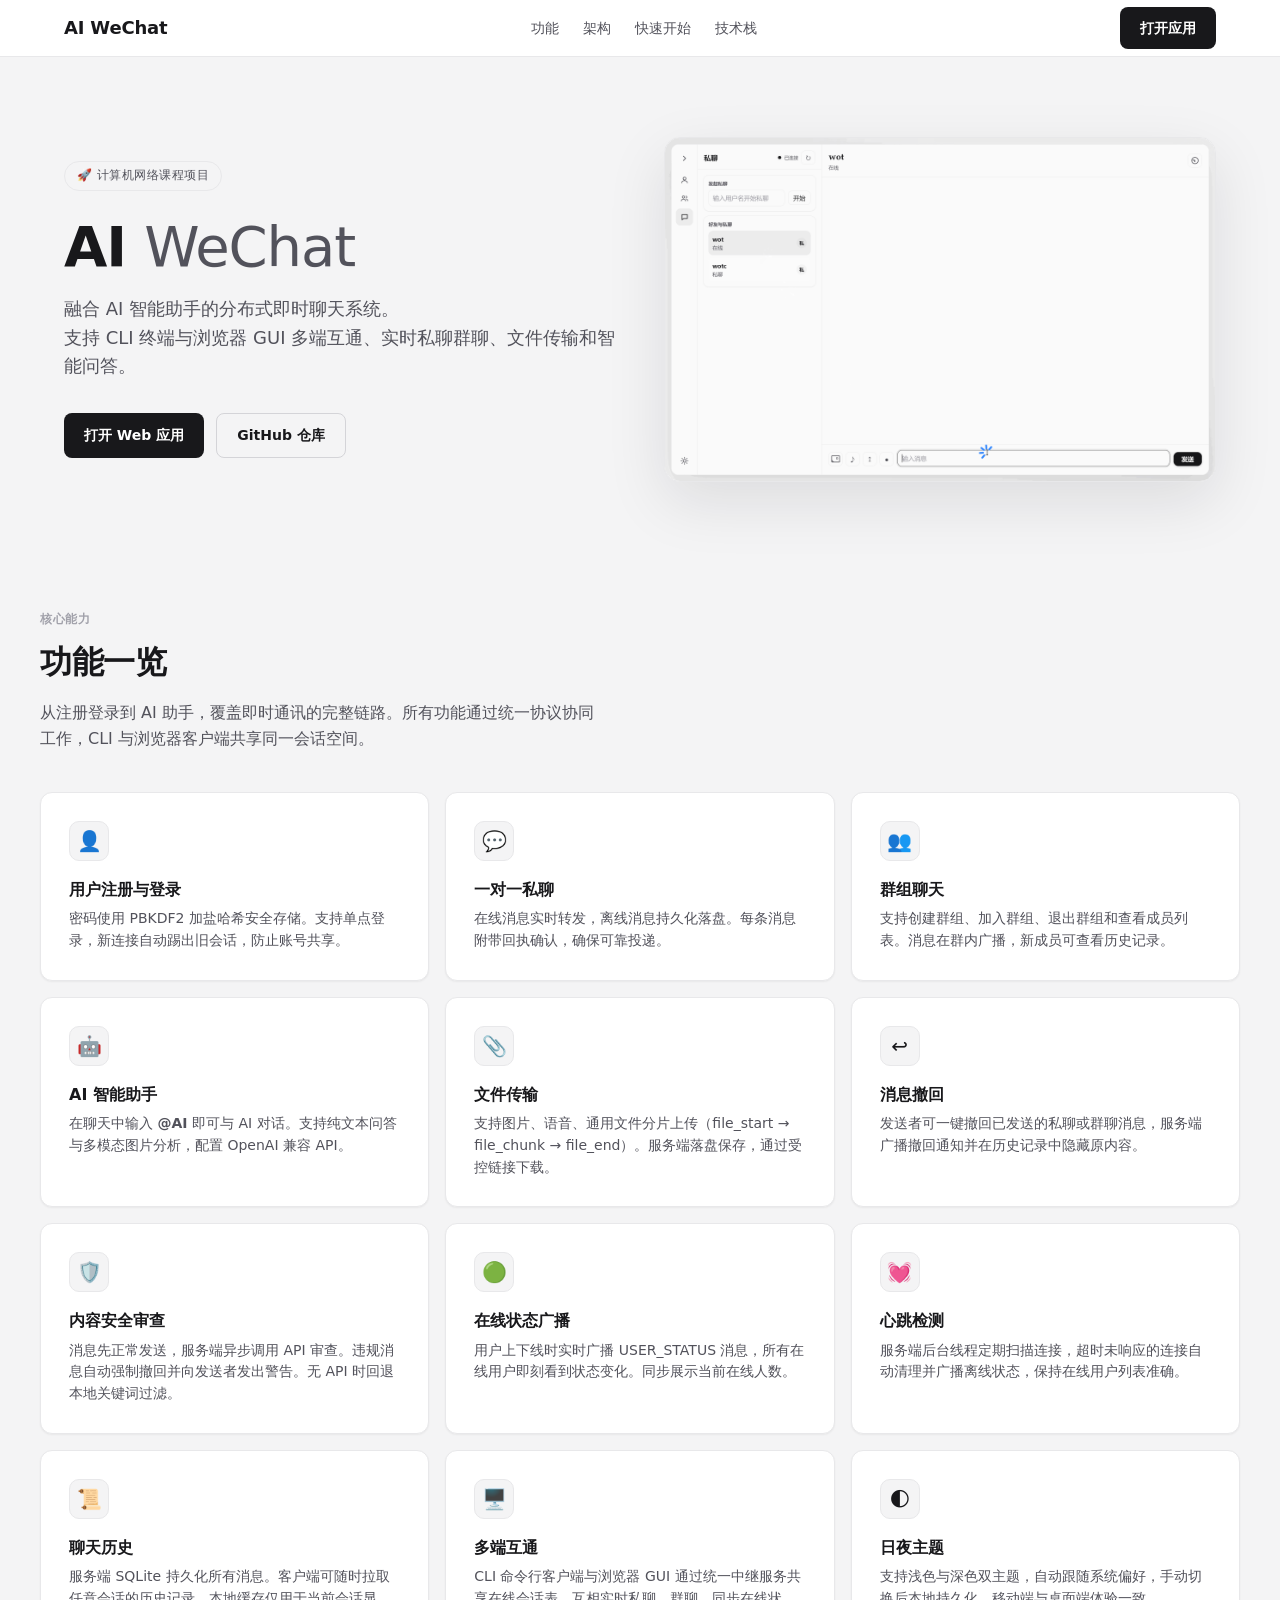
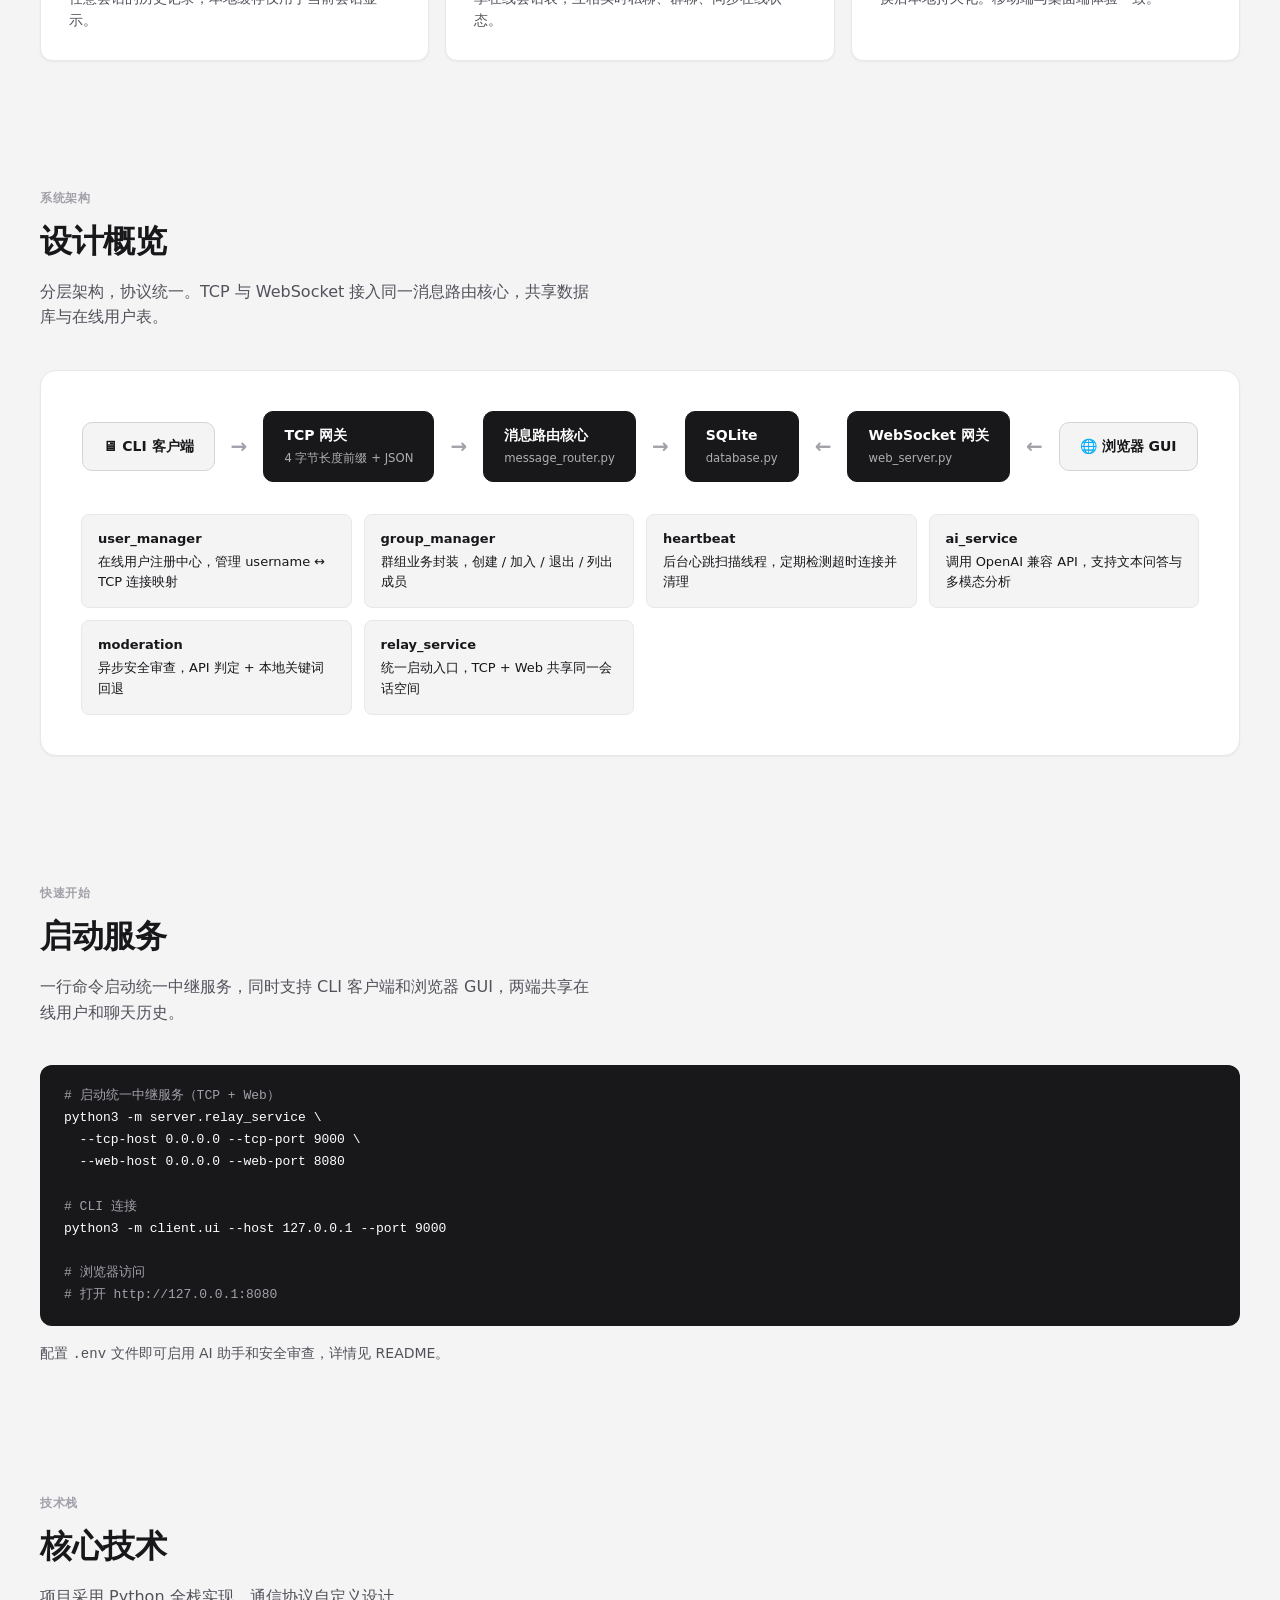
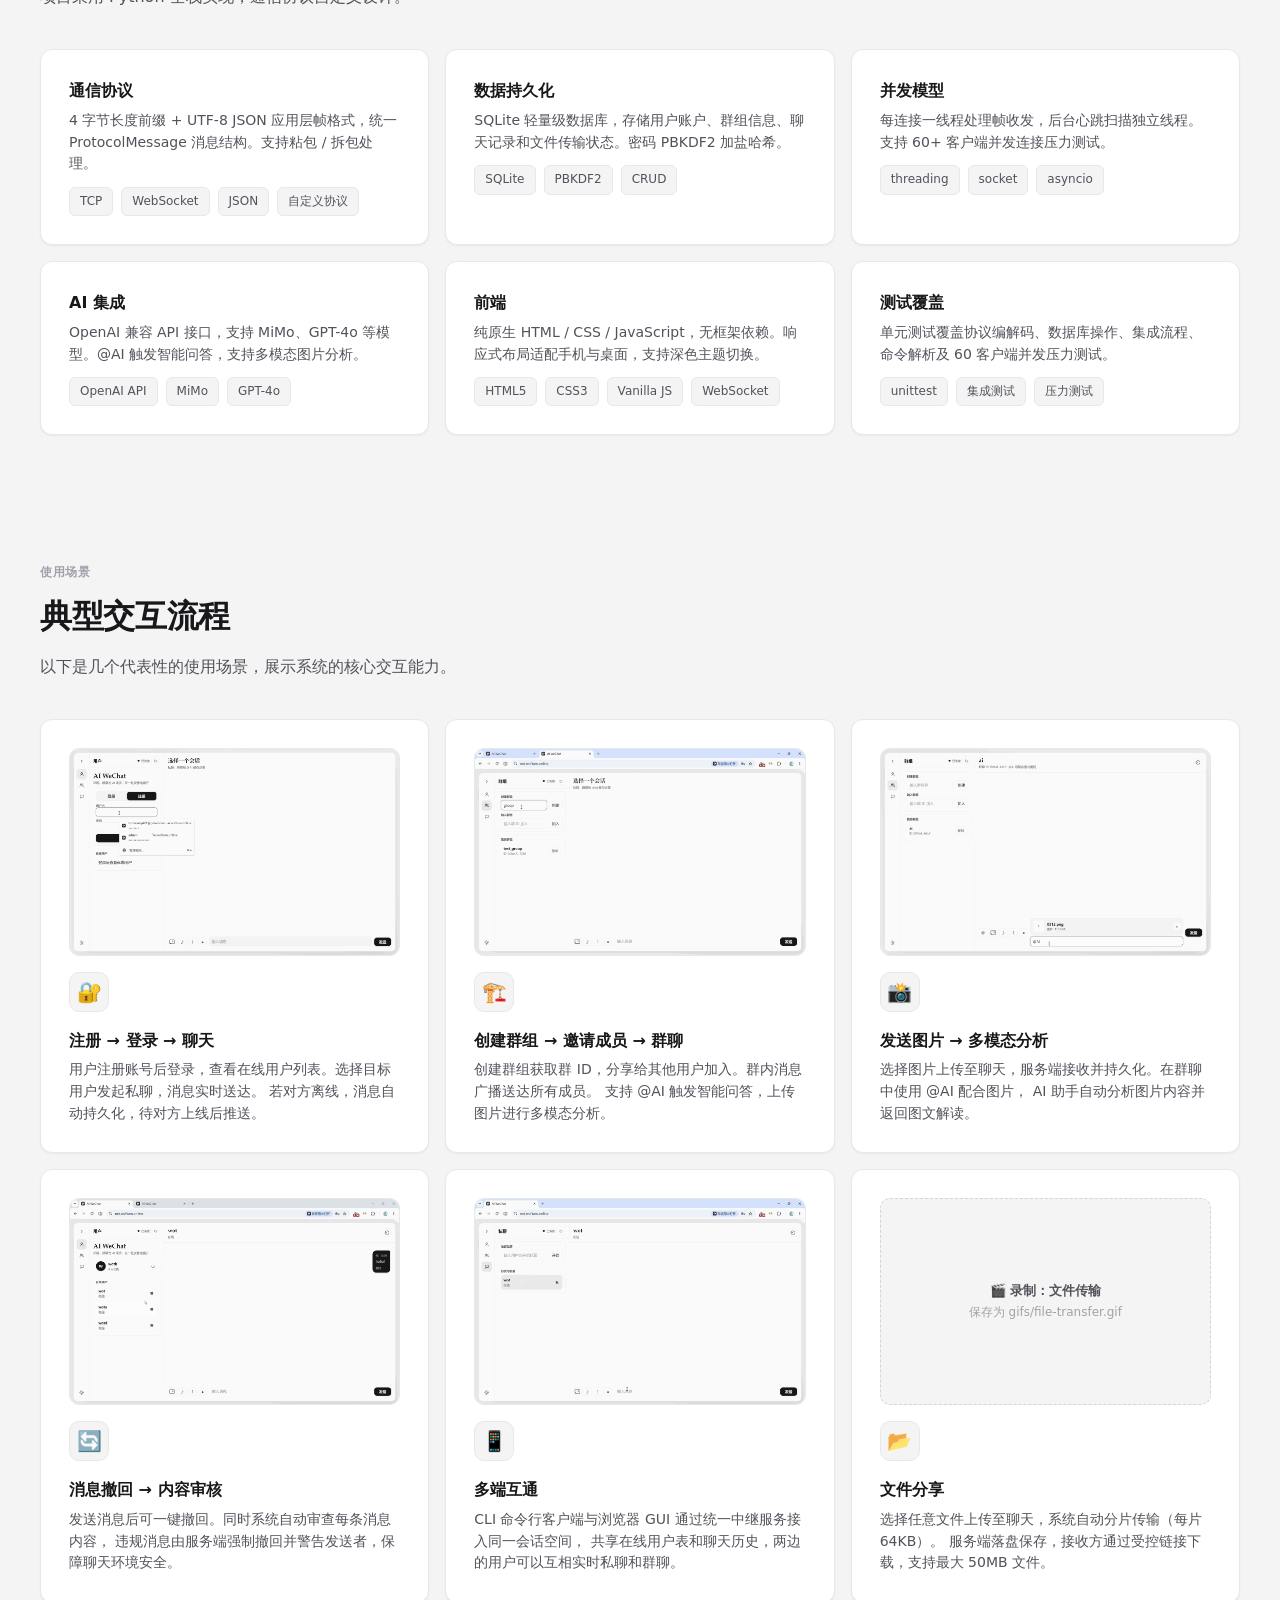
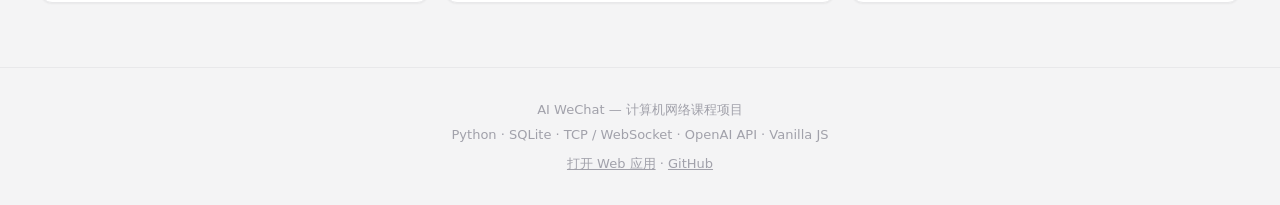
==== web/demo.html @ 04b9e132 "add demo page and gifs" ====
<!doctype html>
<html lang="zh-CN">
<head>
  <meta charset="utf-8">
  <meta name="viewport" content="width=device-width, initial-scale=1">
  <title>AI WeChat — 融合 AI 智能助手的分布式即时聊天系统</title>
  <style>
    :root {
      --canvas: #f4f4f5;
      --surface: #ffffff;
      --surface-2: #f4f4f5;
      --ink: #18181b;
      --ink-soft: #52525b;
      --ink-faint: #a1a1aa;
      --line: #e8e8ea;
      --line-strong: #d4d4d8;
      --shadow-sm: 0 1px 2px rgba(24, 24, 27, 0.05);
      --shadow-md: 0 4px 12px rgba(24, 24, 27, 0.06);
      --shadow-lg: 0 20px 60px rgba(24, 24, 27, 0.10);
      --sans: "Inter", "Segoe UI", "Microsoft YaHei UI", "PingFang SC", system-ui, -apple-system, sans-serif;
      --serif: "Iowan Old Style", "Songti SC", Georgia, serif;
    }

    * { box-sizing: border-box; margin: 0; padding: 0; }

    body {
      font-family: var(--sans);
      color: var(--ink);
      background: var(--canvas);
      line-height: 1.6;
      -webkit-font-smoothing: antialiased;
    }

    /* ── Nav ────────────────────────────── */
    .nav {
      position: sticky; top: 0; z-index: 100;
      background: var(--surface);
      border-bottom: 1px solid var(--line);
      backdrop-filter: blur(12px);
    }
    .nav-inner {
      max-width: 1200px; margin: 0 auto; padding: 0 24px;
      display: flex; align-items: center; justify-content: space-between;
      height: 56px;
    }
    .nav-brand { font-size: 1.125rem; font-weight: 700; letter-spacing: -0.01em; }
    .nav-links { display: flex; gap: 24px; list-style: none; }
    .nav-links a {
      text-decoration: none; color: var(--ink-soft); font-size: 0.875rem;
      transition: color 160ms;
    }
    .nav-links a:hover { color: var(--ink); }

    .hero-btn {
      display: inline-flex; align-items: center; gap: 8px;
      padding: 10px 20px; border-radius: 8px;
      font-size: 0.875rem; font-weight: 600;
      text-decoration: none;
      color: var(--surface); background: var(--ink);
      transition: opacity 160ms;
    }
    .hero-btn:hover { opacity: 0.85; }

    /* ── Hero ───────────────────────────── */
    .hero {
      max-width: 1200px; margin: 0 auto; padding: 80px 24px 64px;
      display: grid; grid-template-columns: 1fr 1fr; gap: 48px;
      align-items: center; text-align: left;
    }
    .hero-text { min-width: 0; }
    .hero-badge {
      display: inline-block; padding: 4px 12px; border-radius: 999px;
      font-size: 0.75rem; font-weight: 500; letter-spacing: 0.04em;
      color: var(--ink-soft); background: var(--surface-2);
      border: 1px solid var(--line);
      margin-bottom: 24px;
    }
    .hero h1 {
      font-size: clamp(2.25rem, 5vw, 3.5rem);
      font-weight: 800; letter-spacing: -0.02em;
      line-height: 1.15; margin-bottom: 16px;
    }
    .hero h1 span { color: var(--ink-soft); font-weight: 400; }
    .hero p {
      font-size: 1.125rem; color: var(--ink-soft);
      max-width: 600px; margin: 0 0 32px;
    }
    .hero-actions { display: flex; gap: 12px; flex-wrap: wrap; }

    .hero-gif {
      aspect-ratio: 16 / 10;
      border-radius: 16px; border: 1px solid var(--line);
      background: var(--surface);
      position: relative; overflow: hidden;
      box-shadow: var(--shadow-lg);
    }
    .hero-gif img {
      position: absolute; inset: 0;
      width: 100%; height: 100%;
      object-fit: cover; display: block;
    }
    .hero-gif-placeholder {
      position: absolute; inset: 0;
      display: flex; flex-direction: column; align-items: center; justify-content: center;
      gap: 8px;
      color: var(--ink-faint); font-size: 0.8125rem; text-align: center;
      padding: 16px; line-height: 1.5;
    }
    .hero-gif-placeholder strong { color: var(--ink-soft); display: block; margin-bottom: 4px; }

    /* ── GIF Slot ────────────────────────── */
    .gif-slot {
      aspect-ratio: 16 / 10;
      border-radius: 10px; border: 1px dashed var(--line-strong);
      background: var(--surface-2);
      margin-bottom: 16px; overflow: hidden;
      position: relative;
    }
    .gif-slot img {
      position: absolute; inset: 0;
      width: 100%; height: 100%;
      object-fit: cover; display: block;
    }
    .gif-slot-label {
      position: absolute; inset: 0; display: flex;
      flex-direction: column; align-items: center; justify-content: center;
      gap: 4px; color: var(--ink-faint); font-size: 0.75rem;
      pointer-events: none; text-align: center; padding: 12px;
      line-height: 1.4;
    }
    .gif-slot-label strong { color: var(--ink-soft); font-size: 0.8125rem; }
    .gif-slot.has-gif { border-style: solid; border-color: var(--line); }
    .gif-slot.has-gif .gif-slot-label { display: none; }

    .hero-btn-outline {
      display: inline-flex; align-items: center; gap: 8px;
      padding: 10px 20px; border-radius: 8px;
      font-size: 0.875rem; font-weight: 600;
      text-decoration: none;
      color: var(--ink); border: 1px solid var(--line-strong);
      transition: background 160ms;
    }
    .hero-btn-outline:hover { background: var(--surface-2); }

    /* ── Sections ───────────────────────── */
    section { padding: 64px 24px; }
    .section-inner { max-width: 1200px; margin: 0 auto; }

    .section-label {
      font-size: 0.75rem; font-weight: 600; letter-spacing: 0.06em;
      color: var(--ink-faint); text-transform: uppercase; margin-bottom: 8px;
    }
    .section-title {
      font-size: 2rem; font-weight: 700; letter-spacing: -0.01em;
      margin-bottom: 12px;
    }
    .section-desc {
      font-size: 1rem; color: var(--ink-soft); max-width: 560px; margin-bottom: 40px;
    }

    /* ── Feature Grid ───────────────────── */
    .grid { display: grid; grid-template-columns: repeat(auto-fill, minmax(300px, 1fr)); gap: 16px; }

    .card {
      background: var(--surface); border: 1px solid var(--line);
      border-radius: 12px; padding: 28px;
      box-shadow: var(--shadow-sm);
      transition: box-shadow 200ms, transform 160ms;
    }
    .card:hover { box-shadow: var(--shadow-md); transform: translateY(-1px); }

    .card-icon {
      width: 40px; height: 40px; border-radius: 10px;
      background: var(--surface-2); border: 1px solid var(--line);
      display: flex; align-items: center; justify-content: center;
      margin-bottom: 16px; font-size: 1.25rem;
    }
    .card h3 { font-size: 1rem; font-weight: 700; margin-bottom: 6px; }
    .card p { font-size: 0.875rem; color: var(--ink-soft); line-height: 1.55; }

    /* ── Architecture ───────────────────── */
    .arch {
      background: var(--surface); border: 1px solid var(--line);
      border-radius: 16px; padding: 40px;
      box-shadow: var(--shadow-sm);
    }
    .arch-flow {
      display: flex; align-items: center; justify-content: center;
      flex-wrap: wrap; gap: 16px;
      font-size: 0.875rem; font-weight: 600;
    }
    .arch-node {
      padding: 12px 20px; border-radius: 10px;
      border: 1px solid var(--line-strong); background: var(--surface-2);
      white-space: nowrap;
    }
    .arch-node.high { background: var(--ink); color: var(--surface); border-color: var(--ink); }
    .arch-arrow { color: var(--ink-faint); font-size: 1.25rem; }
    .arch-sub {
      margin-top: 32px; display: grid;
      grid-template-columns: repeat(auto-fill, minmax(220px, 1fr)); gap: 12px;
    }
    .arch-sub-item {
      padding: 14px 16px; border-radius: 8px;
      border: 1px solid var(--line); background: var(--surface-2);
      font-size: 0.8125rem; font-weight: 500;
    }
    .arch-sub-item strong { display: block; margin-bottom: 2px; }

    /* ── Tech Tags ──────────────────────── */
    .tags { display: flex; flex-wrap: wrap; gap: 8px; margin-top: 12px; }
    .tag {
      padding: 4px 10px; border-radius: 6px;
      font-size: 0.75rem; font-weight: 500;
      border: 1px solid var(--line); background: var(--surface-2);
      color: var(--ink-soft);
    }

    /* ── Code Block ─────────────────────── */
    .code-block {
      background: var(--ink); color: var(--surface);
      padding: 20px 24px; border-radius: 12px;
      font-family: "SF Mono", "Cascadia Code", "Fira Code", monospace;
      font-size: 0.8125rem; line-height: 1.7;
      overflow-x: auto; margin-top: 24px;
    }
    .code-block .dim { color: var(--ink-faint); }

    /* ── Footer ─────────────────────────── */
    footer {
      border-top: 1px solid var(--line); padding: 32px 24px;
      text-align: center; font-size: 0.8125rem; color: var(--ink-faint);
    }

    /* ── Responsive ─────────────────────── */
    @media (max-width: 800px) {
      .hero { grid-template-columns: 1fr; text-align: center; padding: 48px 16px 40px; }
      .hero p { margin-left: auto; margin-right: auto; }
      .hero-actions { justify-content: center; }
      .hero-gif { max-width: 480px; margin: 0 auto; }
    }
    @media (max-width: 640px) {
      section { padding: 40px 16px; }
      .grid { grid-template-columns: 1fr; }
      .arch { padding: 20px; }
      .arch-flow { flex-direction: column; }
      .arch-arrow { transform: rotate(90deg); }
      .nav-links { display: none; }
    }
  </style>
</head>
<body>

<!-- ═══════════════ NAV ═══════════════ -->
<nav class="nav">
  <div class="nav-inner">
    <div class="nav-brand">AI WeChat</div>
    <ul class="nav-links">
      <li><a href="#features">功能</a></li>
      <li><a href="#architecture">架构</a></li>
      <li><a href="#quickstart">快速开始</a></li>
      <li><a href="#tech">技术栈</a></li>
    </ul>
    <a class="hero-btn" href="https://net.woftom.online">打开应用</a>
  </div>
</nav>

<!-- ═══════════════ HERO ═══════════════ -->
<header class="hero">
  <div class="hero-text">
    <div class="hero-badge">🚀 计算机网络课程项目</div>
    <h1>AI <span>WeChat</span></h1>
    <p>
      融合 AI 智能助手的分布式即时聊天系统。<br>
      支持 CLI 终端与浏览器 GUI 多端互通、实时私聊群聊、文件传输和智能问答。
    </p>
    <div class="hero-actions">
      <a class="hero-btn" href="https://net.woftom.online">打开 Web 应用</a>
      <a class="hero-btn-outline" href="https://github.com/aiwechat/net-project" target="_blank" rel="noopener">
        GitHub 仓库
      </a>
    </div>
  </div>
  <div class="hero-gif" id="heroGif">
    <div class="hero-gif-placeholder">
      <strong>🎬 应用演示</strong>
      将 GIF 文件保存为<br><code>gifs/hero-demo.gif</code>
    </div>
  </div>
</header>

<!-- ═══════════════ FEATURES ═══════════════ -->
<section id="features">
  <div class="section-inner">
    <div class="section-label">核心能力</div>
    <h2 class="section-title">功能一览</h2>
    <p class="section-desc">
      从注册登录到 AI 助手，覆盖即时通讯的完整链路。所有功能通过统一协议协同工作，CLI 与浏览器客户端共享同一会话空间。
    </p>

    <div class="grid">

      <div class="card">
        <div class="card-icon">👤</div>
        <h3>用户注册与登录</h3>
        <p>密码使用 PBKDF2 加盐哈希安全存储。支持单点登录，新连接自动踢出旧会话，防止账号共享。</p>
      </div>

      <div class="card">
        <div class="card-icon">💬</div>
        <h3>一对一私聊</h3>
        <p>在线消息实时转发，离线消息持久化落盘。每条消息附带回执确认，确保可靠投递。</p>
      </div>

      <div class="card">
        <div class="card-icon">👥</div>
        <h3>群组聊天</h3>
        <p>支持创建群组、加入群组、退出群组和查看成员列表。消息在群内广播，新成员可查看历史记录。</p>
      </div>

      <div class="card">
        <div class="card-icon">🤖</div>
        <h3>AI 智能助手</h3>
        <p>在聊天中输入 <strong>@AI</strong> 即可与 AI 对话。支持纯文本问答与多模态图片分析，配置 OpenAI 兼容 API。</p>
      </div>

      <div class="card">
        <div class="card-icon">📎</div>
        <h3>文件传输</h3>
        <p>支持图片、语音、通用文件分片上传（file_start → file_chunk → file_end）。服务端落盘保存，通过受控链接下载。</p>
      </div>

      <div class="card">
        <div class="card-icon">↩️</div>
        <h3>消息撤回</h3>
        <p>发送者可一键撤回已发送的私聊或群聊消息，服务端广播撤回通知并在历史记录中隐藏原内容。</p>
      </div>

      <div class="card">
        <div class="card-icon">🛡️</div>
        <h3>内容安全审查</h3>
        <p>消息先正常发送，服务端异步调用 API 审查。违规消息自动强制撤回并向发送者发出警告。无 API 时回退本地关键词过滤。</p>
      </div>

      <div class="card">
        <div class="card-icon">🟢</div>
        <h3>在线状态广播</h3>
        <p>用户上下线时实时广播 USER_STATUS 消息，所有在线用户即刻看到状态变化。同步展示当前在线人数。</p>
      </div>

      <div class="card">
        <div class="card-icon">💓</div>
        <h3>心跳检测</h3>
        <p>服务端后台线程定期扫描连接，超时未响应的连接自动清理并广播离线状态，保持在线用户列表准确。</p>
      </div>

      <div class="card">
        <div class="card-icon">📜</div>
        <h3>聊天历史</h3>
        <p>服务端 SQLite 持久化所有消息。客户端可随时拉取任意会话的历史记录，本地缓存仅用于当前会话显示。</p>
      </div>

      <div class="card">
        <div class="card-icon">🖥️</div>
        <h3>多端互通</h3>
        <p>CLI 命令行客户端与浏览器 GUI 通过统一中继服务共享在线会话表，互相实时私聊、群聊、同步在线状态。</p>
      </div>

      <div class="card">
        <div class="card-icon">🌓</div>
        <h3>日夜主题</h3>
        <p>支持浅色与深色双主题，自动跟随系统偏好，手动切换后本地持久化。移动端与桌面端体验一致。</p>
      </div>

    </div>
  </div>
</section>

<!-- ═══════════════ ARCHITECTURE ═══════════════ -->
<section id="architecture" style="background: var(--surface-2);">
  <div class="section-inner">
    <div class="section-label">系统架构</div>
    <h2 class="section-title">设计概览</h2>
    <p class="section-desc">
      分层架构，协议统一。TCP 与 WebSocket 接入同一消息路由核心，共享数据库与在线用户表。
    </p>

    <div class="arch">
      <div class="arch-flow">
        <div class="arch-node">🖥 CLI 客户端</div>
        <span class="arch-arrow">→</span>
        <div class="arch-node high">TCP 网关<br><small style="font-weight:400;opacity:0.65">4 字节长度前缀 + JSON</small></div>
        <span class="arch-arrow">→</span>
        <div class="arch-node high">消息路由核心<br><small style="font-weight:400;opacity:0.65">message_router.py</small></div>
        <span class="arch-arrow">→</span>
        <div class="arch-node high">SQLite<br><small style="font-weight:400;opacity:0.65">database.py</small></div>
        <span class="arch-arrow">←</span>
        <div class="arch-node high">WebSocket 网关<br><small style="font-weight:400;opacity:0.65">web_server.py</small></div>
        <span class="arch-arrow">←</span>
        <div class="arch-node">🌐 浏览器 GUI</div>
      </div>

      <div class="arch-sub">
        <div class="arch-sub-item">
          <strong>user_manager</strong> 在线用户注册中心，管理 username ↔ TCP 连接映射
        </div>
        <div class="arch-sub-item">
          <strong>group_manager</strong> 群组业务封装，创建 / 加入 / 退出 / 列出成员
        </div>
        <div class="arch-sub-item">
          <strong>heartbeat</strong> 后台心跳扫描线程，定期检测超时连接并清理
        </div>
        <div class="arch-sub-item">
          <strong>ai_service</strong> 调用 OpenAI 兼容 API，支持文本问答与多模态分析
        </div>
        <div class="arch-sub-item">
          <strong>moderation</strong> 异步安全审查，API 判定 + 本地关键词回退
        </div>
        <div class="arch-sub-item">
          <strong>relay_service</strong> 统一启动入口，TCP + Web 共享同一会话空间
        </div>
      </div>
    </div>
  </div>
</section>

<!-- ═══════════════ QUICK START ═══════════════ -->
<section id="quickstart">
  <div class="section-inner">
    <div class="section-label">快速开始</div>
    <h2 class="section-title">启动服务</h2>
    <p class="section-desc">
      一行命令启动统一中继服务，同时支持 CLI 客户端和浏览器 GUI，两端共享在线用户和聊天历史。
    </p>

    <div class="code-block">
      <span class="dim"># 启动统一中继服务（TCP + Web）</span><br>
      python3 -m server.relay_service \<br>
      &nbsp;&nbsp;--tcp-host 0.0.0.0 --tcp-port 9000 \<br>
      &nbsp;&nbsp;--web-host 0.0.0.0 --web-port 8080<br><br>
      <span class="dim"># CLI 连接</span><br>
      python3 -m client.ui --host 127.0.0.1 --port 9000<br><br>
      <span class="dim"># 浏览器访问</span><br>
      <span class="dim"># 打开 http://127.0.0.1:8080</span>
    </div>

    <p style="margin-top:16px;font-size:0.875rem;color:var(--ink-soft);">
      配置 <code>.env</code> 文件即可启用 AI 助手和安全审查，详情见 README。
    </p>
  </div>
</section>

<!-- ═══════════════ TECH ═══════════════ -->
<section id="tech" style="background: var(--surface-2);">
  <div class="section-inner">
    <div class="section-label">技术栈</div>
    <h2 class="section-title">核心技术</h2>
    <p class="section-desc">项目采用 Python 全栈实现，通信协议自定义设计。</p>

    <div class="grid" style="margin-top:24px;">
      <div class="card">
        <h3>通信协议</h3>
        <p>4 字节长度前缀 + UTF-8 JSON 应用层帧格式，统一 ProtocolMessage 消息结构。支持粘包 / 拆包处理。</p>
        <div class="tags">
          <span class="tag">TCP</span><span class="tag">WebSocket</span><span class="tag">JSON</span><span class="tag">自定义协议</span>
        </div>
      </div>
      <div class="card">
        <h3>数据持久化</h3>
        <p>SQLite 轻量级数据库，存储用户账户、群组信息、聊天记录和文件传输状态。密码 PBKDF2 加盐哈希。</p>
        <div class="tags">
          <span class="tag">SQLite</span><span class="tag">PBKDF2</span><span class="tag">CRUD</span>
        </div>
      </div>
      <div class="card">
        <h3>并发模型</h3>
        <p>每连接一线程处理帧收发，后台心跳扫描独立线程。支持 60+ 客户端并发连接压力测试。</p>
        <div class="tags">
          <span class="tag">threading</span><span class="tag">socket</span><span class="tag">asyncio</span>
        </div>
      </div>
      <div class="card">
        <h3>AI 集成</h3>
        <p>OpenAI 兼容 API 接口，支持 MiMo、GPT-4o 等模型。@AI 触发智能问答，支持多模态图片分析。</p>
        <div class="tags">
          <span class="tag">OpenAI API</span><span class="tag">MiMo</span><span class="tag">GPT-4o</span>
        </div>
      </div>
      <div class="card">
        <h3>前端</h3>
        <p>纯原生 HTML / CSS / JavaScript，无框架依赖。响应式布局适配手机与桌面，支持深色主题切换。</p>
        <div class="tags">
          <span class="tag">HTML5</span><span class="tag">CSS3</span><span class="tag">Vanilla JS</span><span class="tag">WebSocket</span>
        </div>
      </div>
      <div class="card">
        <h3>测试覆盖</h3>
        <p>单元测试覆盖协议编解码、数据库操作、集成流程、命令解析及 60 客户端并发压力测试。</p>
        <div class="tags">
          <span class="tag">unittest</span><span class="tag">集成测试</span><span class="tag">压力测试</span>
        </div>
      </div>
    </div>
  </div>
</section>

<!-- ═══════════════ SCENARIOS ═══════════════ -->
<section id="scenarios">
  <div class="section-inner">
    <div class="section-label">使用场景</div>
    <h2 class="section-title">典型交互流程</h2>
    <p class="section-desc">以下是几个代表性的使用场景，展示系统的核心交互能力。</p>

    <div class="grid">
      <div class="card">
        <div class="gif-slot" id="gif-login">
          <div class="gif-slot-label">
            <strong>🎬 录制：注册登录与私聊</strong>
            保存为 gifs/login-chat.gif
          </div>
        </div>
        <div class="card-icon">🔐</div>
        <h3>注册 → 登录 → 聊天</h3>
        <p>
          用户注册账号后登录，查看在线用户列表。选择目标用户发起私聊，消息实时送达。
          若对方离线，消息自动持久化，待对方上线后推送。
        </p>
      </div>
      <div class="card">
        <div class="gif-slot" id="gif-group">
          <div class="gif-slot-label">
            <strong>🎬 录制：群组创建与群聊</strong>
            保存为 gifs/group-chat.gif
          </div>
        </div>
        <div class="card-icon">🏗️</div>
        <h3>创建群组 → 邀请成员 → 群聊</h3>
        <p>
          创建群组获取群 ID，分享给其他用户加入。群内消息广播送达所有成员。
          支持 @AI 触发智能问答，上传图片进行多模态分析。
        </p>
      </div>
      <div class="card">
        <div class="gif-slot" id="gif-vision">
          <div class="gif-slot-label">
            <strong>🎬 录制：图片上传与 AI 多模态</strong>
            保存为 gifs/ai-vision.gif
          </div>
        </div>
        <div class="card-icon">📸</div>
        <h3>发送图片 → 多模态分析</h3>
        <p>
          选择图片上传至聊天，服务端接收并持久化。在群聊中使用 @AI 配合图片，
          AI 助手自动分析图片内容并返回图文解读。
        </p>
      </div>
      <div class="card">
        <div class="gif-slot" id="gif-recall">
          <div class="gif-slot-label">
            <strong>🎬 录制：消息撤回与审核</strong>
            保存为 gifs/recall-moderation.gif
          </div>
        </div>
        <div class="card-icon">🔄</div>
        <h3>消息撤回 → 内容审核</h3>
        <p>
          发送消息后可一键撤回。同时系统自动审查每条消息内容，
          违规消息由服务端强制撤回并警告发送者，保障聊天环境安全。
        </p>
      </div>
      <div class="card">
        <div class="gif-slot" id="gif-multi">
          <div class="gif-slot-label">
            <strong>🎬 录制：多端互通</strong>
            保存为 gifs/multi-device.gif
          </div>
        </div>
        <div class="card-icon">📱</div>
        <h3>多端互通</h3>
        <p>
          CLI 命令行客户端与浏览器 GUI 通过统一中继服务接入同一会话空间，
          共享在线用户表和聊天历史，两边的用户可以互相实时私聊和群聊。
        </p>
      </div>
      <div class="card">
        <div class="gif-slot" id="gif-file">
          <div class="gif-slot-label">
            <strong>🎬 录制：文件传输</strong>
            保存为 gifs/file-transfer.gif
          </div>
        </div>
        <div class="card-icon">📂</div>
        <h3>文件分享</h3>
        <p>
          选择任意文件上传至聊天，系统自动分片传输（每片 64KB）。
          服务端落盘保存，接收方通过受控链接下载，支持最大 50MB 文件。
        </p>
      </div>
    </div>
  </div>
</section>

<!-- ═══════════════ FOOTER ═══════════════ -->
<footer>
  <p>AI WeChat — 计算机网络课程项目</p>
  <p style="margin-top:4px;">
    Python · SQLite · TCP / WebSocket · OpenAI API · Vanilla JS
  </p>
  <p style="margin-top:8px;">
    <a href="https://net.woftom.online" style="color:inherit;">打开 Web 应用</a> ·
    <a href="https://github.com/aiwechat/net-project" style="color:inherit;" target="_blank" rel="noopener">GitHub</a>
  </p>
</footer>

<script>
  (function loadGifs() {
    const slots = [
      { id: "heroGif",         src: "gifs/hero-demo.gif",       isHero: true },
      { id: "gif-login",       src: "gifs/login-chat.gif" },
      { id: "gif-group",       src: "gifs/group-chat.gif" },
      { id: "gif-vision",      src: "gifs/ai-vision.gif" },
      { id: "gif-recall",      src: "gifs/recall-moderation.gif" },
      { id: "gif-multi",       src: "gifs/multi-device.gif" },
      { id: "gif-file",        src: "gifs/file-transfer.gif" },
    ];

    slots.forEach(({ id, src, isHero }) => {
      const el = document.getElementById(id);
      if (!el) return;
      const img = new Image();
      img.alt = "";
      img.onload = function () {
        if (isHero) {
          // Replace placeholder children with the img
          el.querySelector(".hero-gif-placeholder")?.remove();
          el.appendChild(img);
        } else {
          el.classList.add("has-gif");
          el.appendChild(img);
        }
      };
      img.onerror = function () {
        // GIF not yet recorded — leave placeholder visible
      };
      img.src = src;
    });
  })();
</script>

</body>
</html>
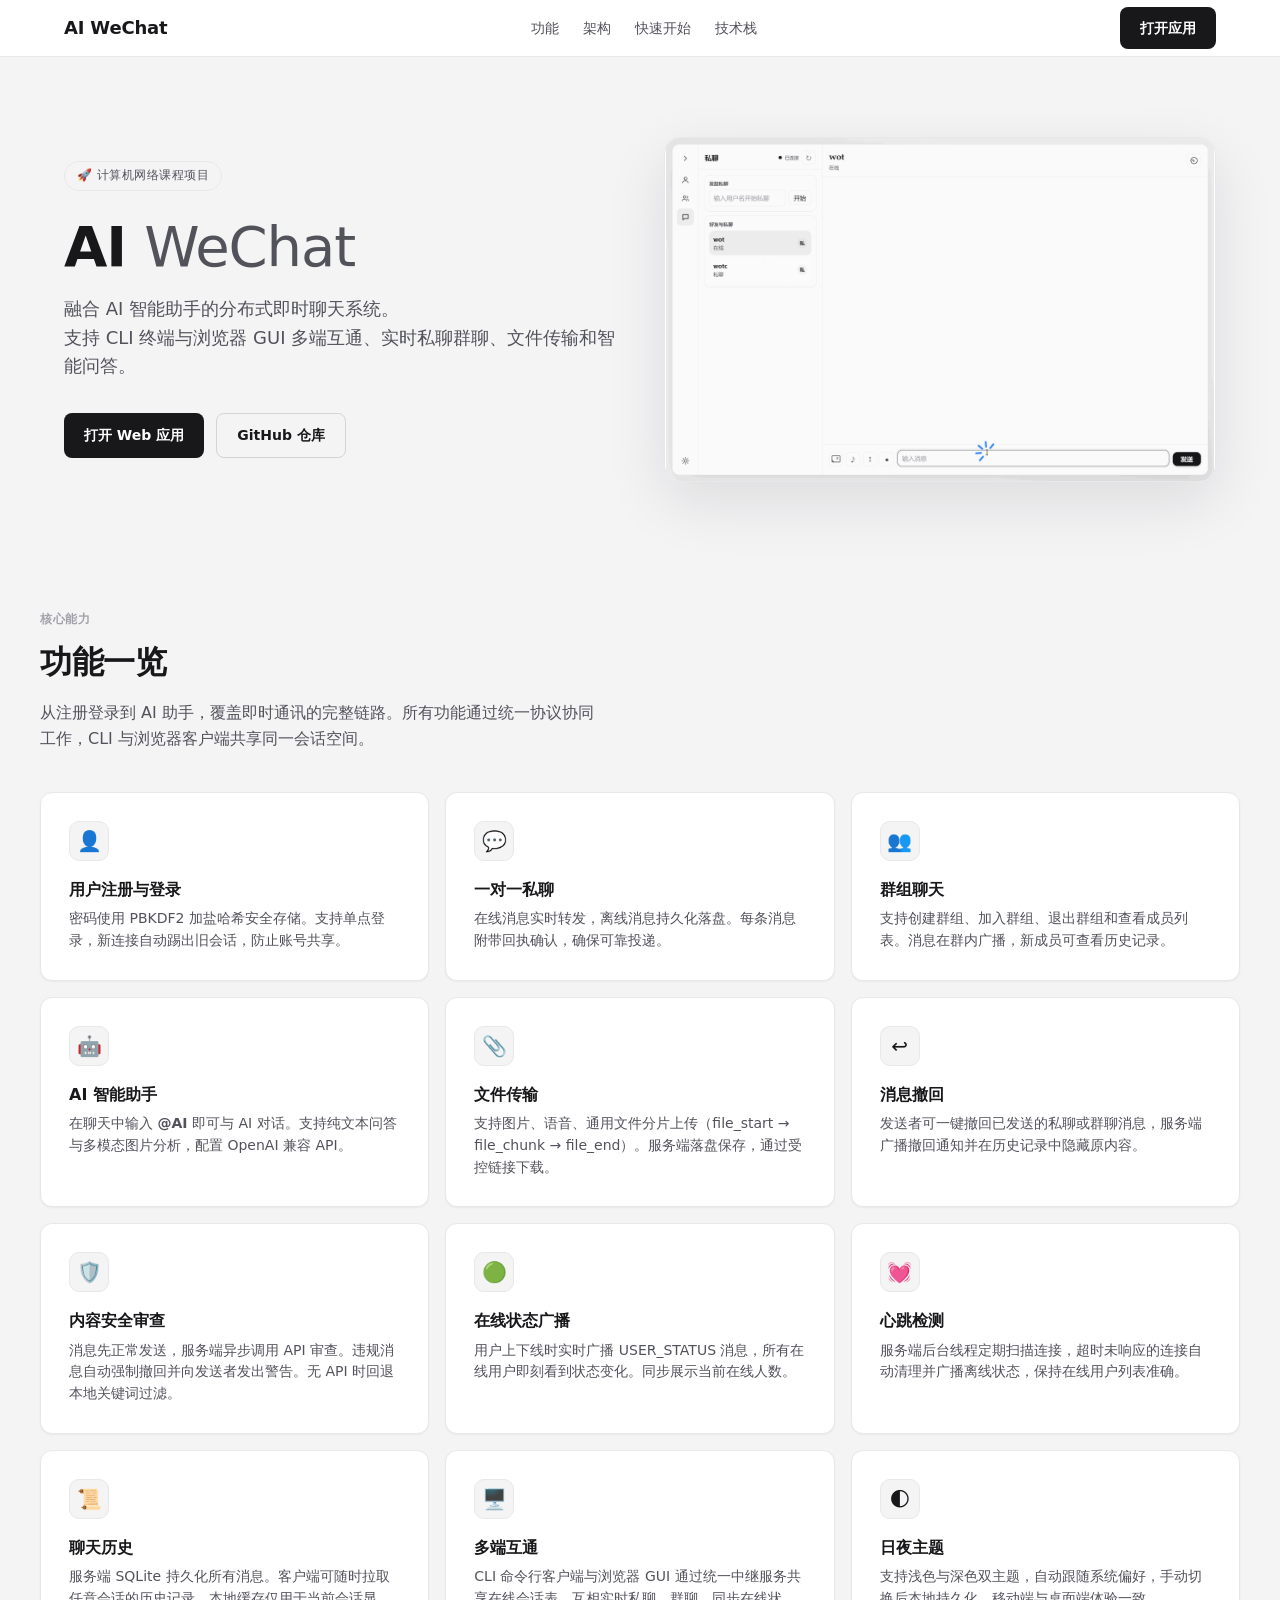
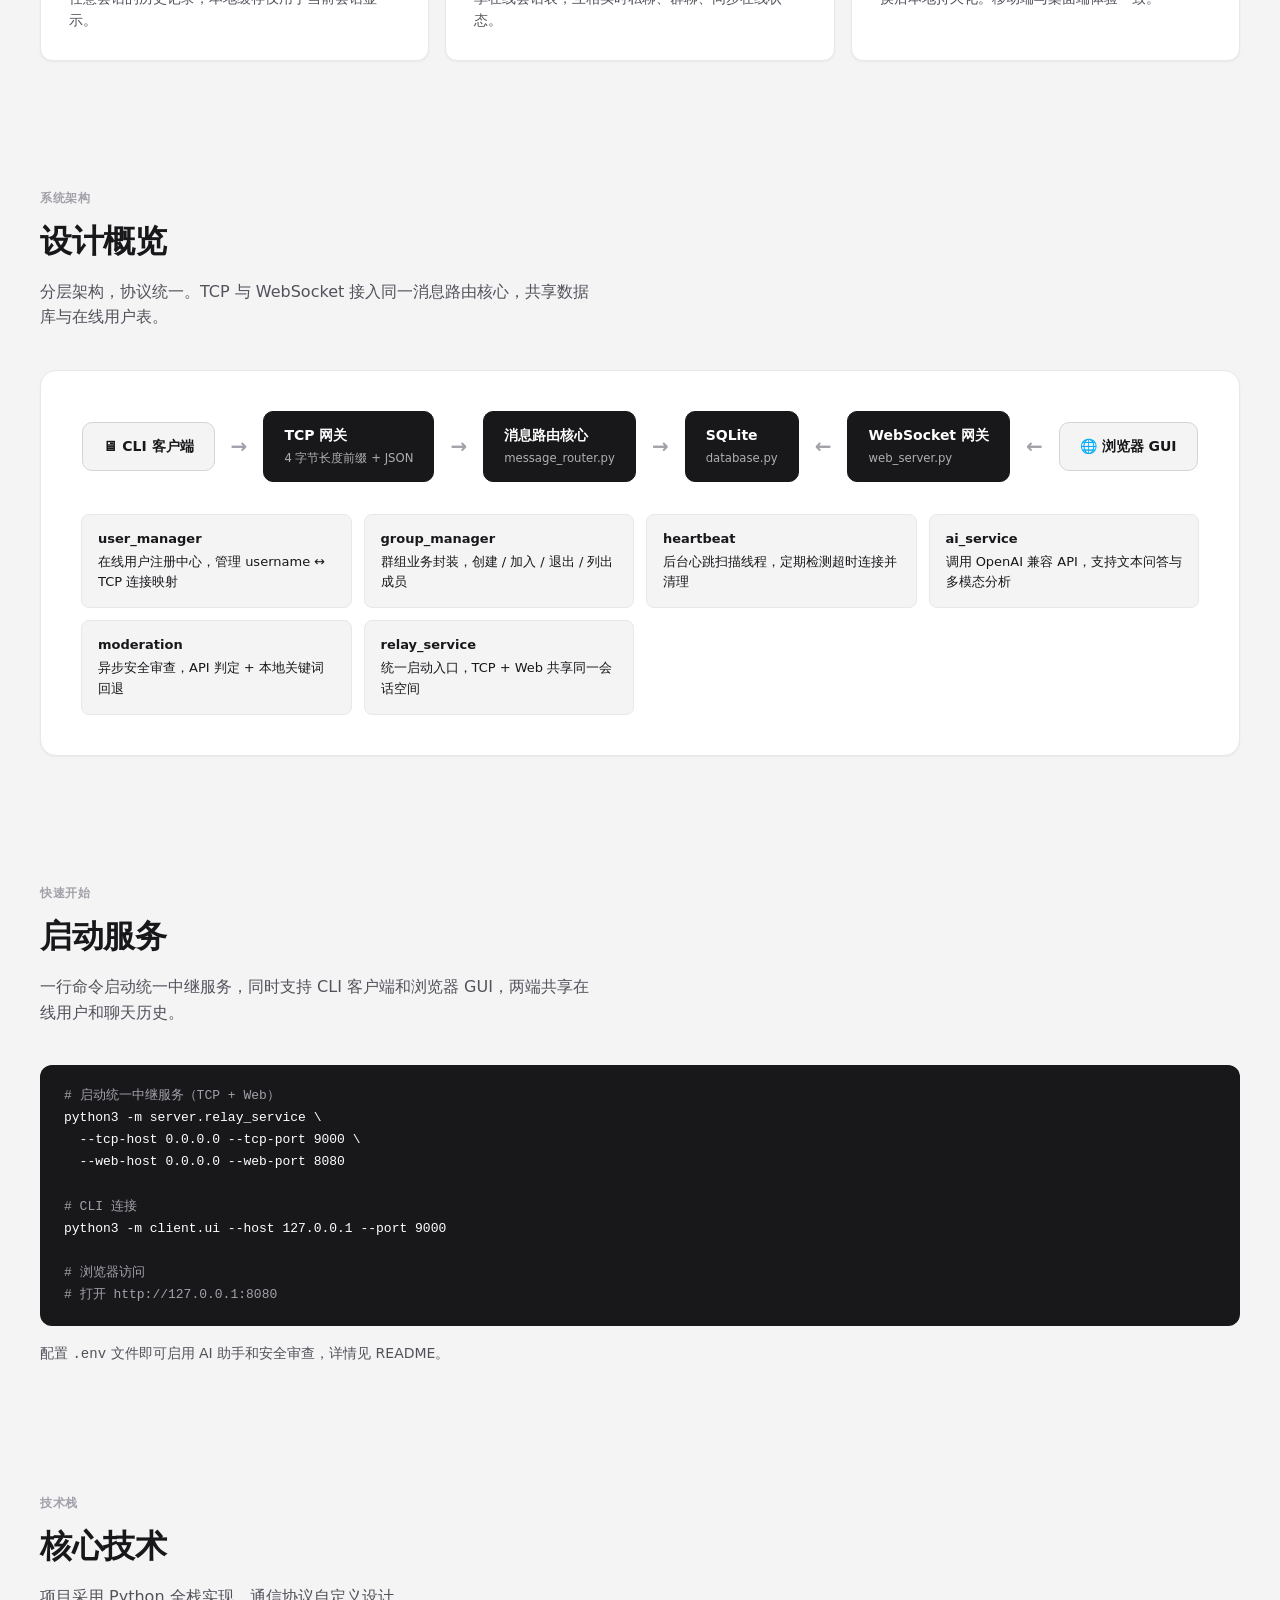
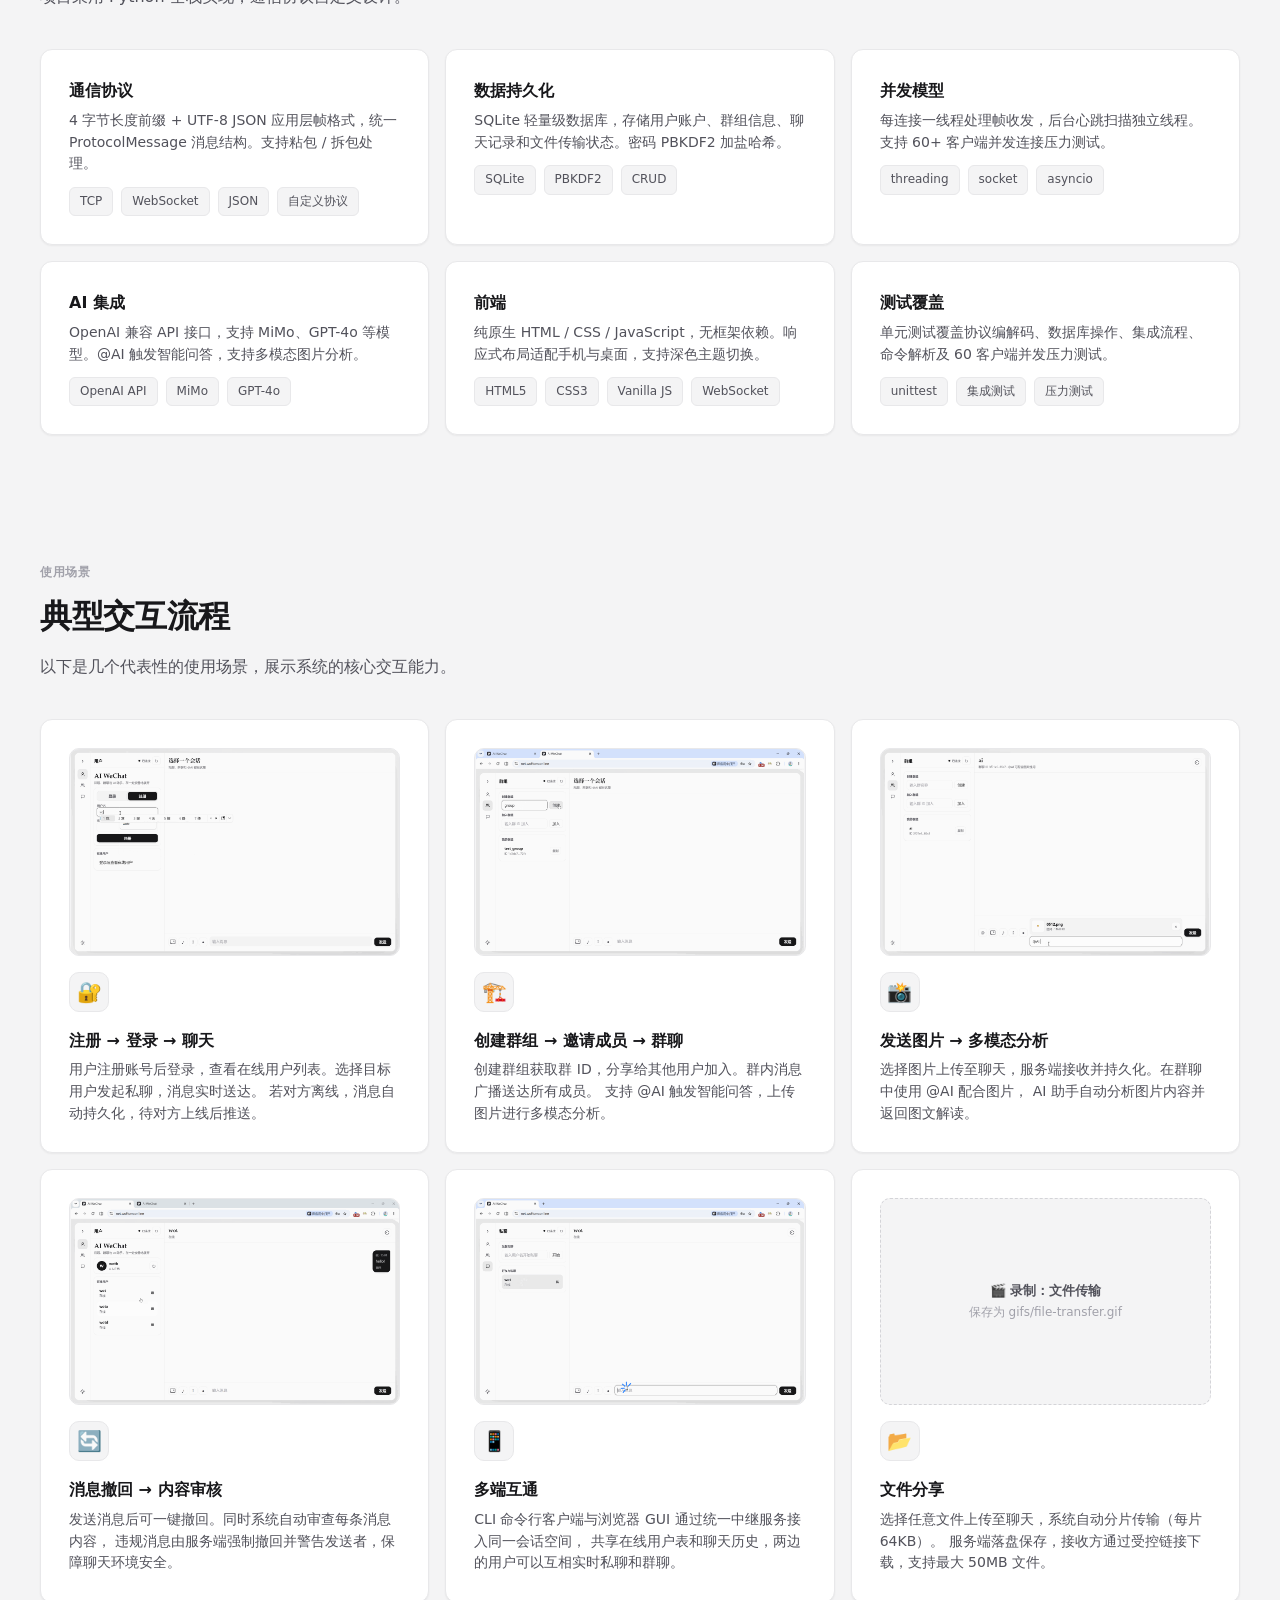
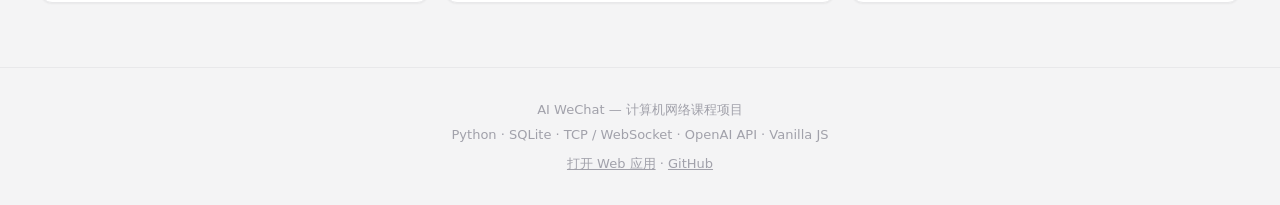
==== commit dbd5b252: "solve phone display problem for demo" ====
--- a/web/demo.html
+++ b/web/demo.html
@@ -97,7 +97,7 @@
     .hero-gif img {
       position: absolute; inset: 0;
       width: 100%; height: 100%;
-      object-fit: cover; display: block;
+      object-fit: contain; display: block;
     }
     .hero-gif-placeholder {
       position: absolute; inset: 0;
@@ -119,7 +119,7 @@
     .gif-slot img {
       position: absolute; inset: 0;
       width: 100%; height: 100%;
-      object-fit: cover; display: block;
+      object-fit: contain; display: block;
     }
     .gif-slot-label {
       position: absolute; inset: 0; display: flex;
@@ -234,10 +234,10 @@
 
     /* ── Responsive ─────────────────────── */
     @media (max-width: 800px) {
-      .hero { grid-template-columns: 1fr; text-align: center; padding: 48px 16px 40px; }
+      .hero { grid-template-columns: 1fr; text-align: center; padding: 48px 16px 40px; gap: 24px; }
       .hero p { margin-left: auto; margin-right: auto; }
       .hero-actions { justify-content: center; }
-      .hero-gif { max-width: 480px; margin: 0 auto; }
+      .hero-gif { max-width: 100%; aspect-ratio: 4 / 3; }
     }
     @media (max-width: 640px) {
       section { padding: 40px 16px; }
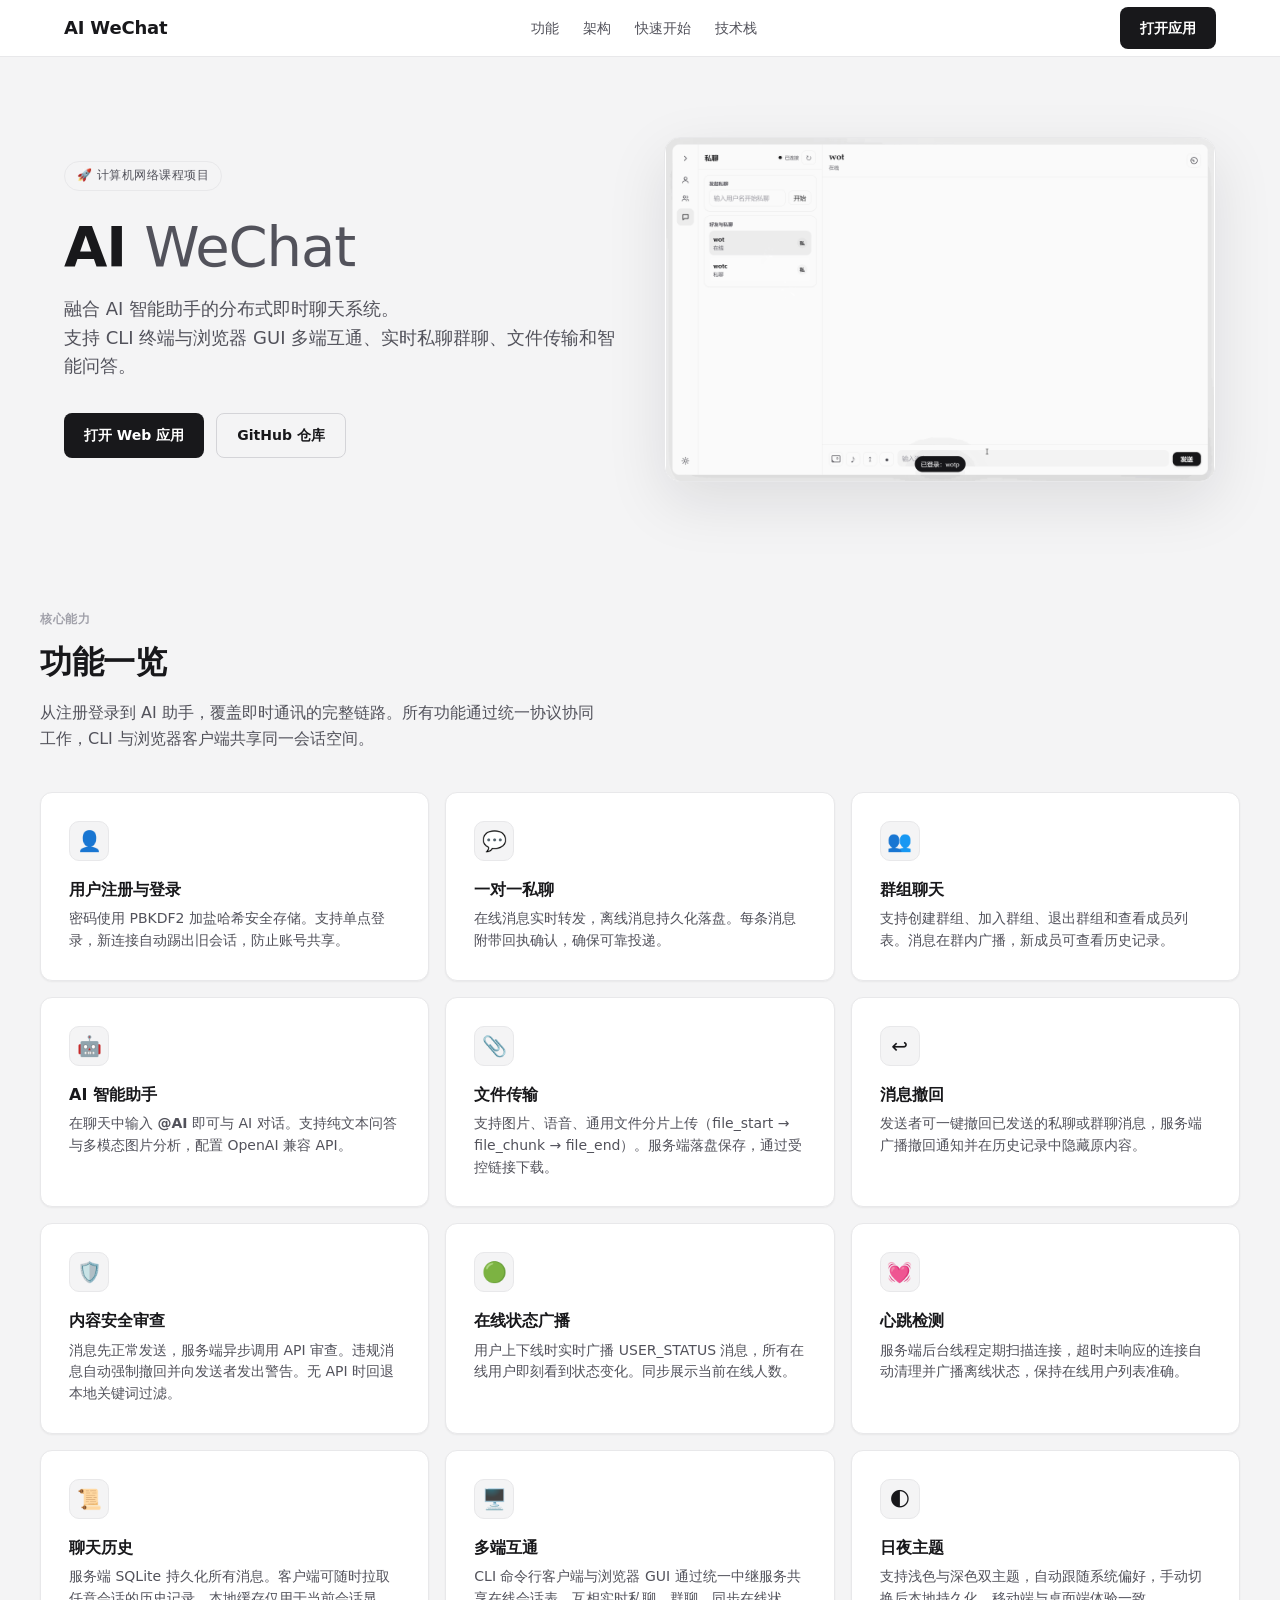
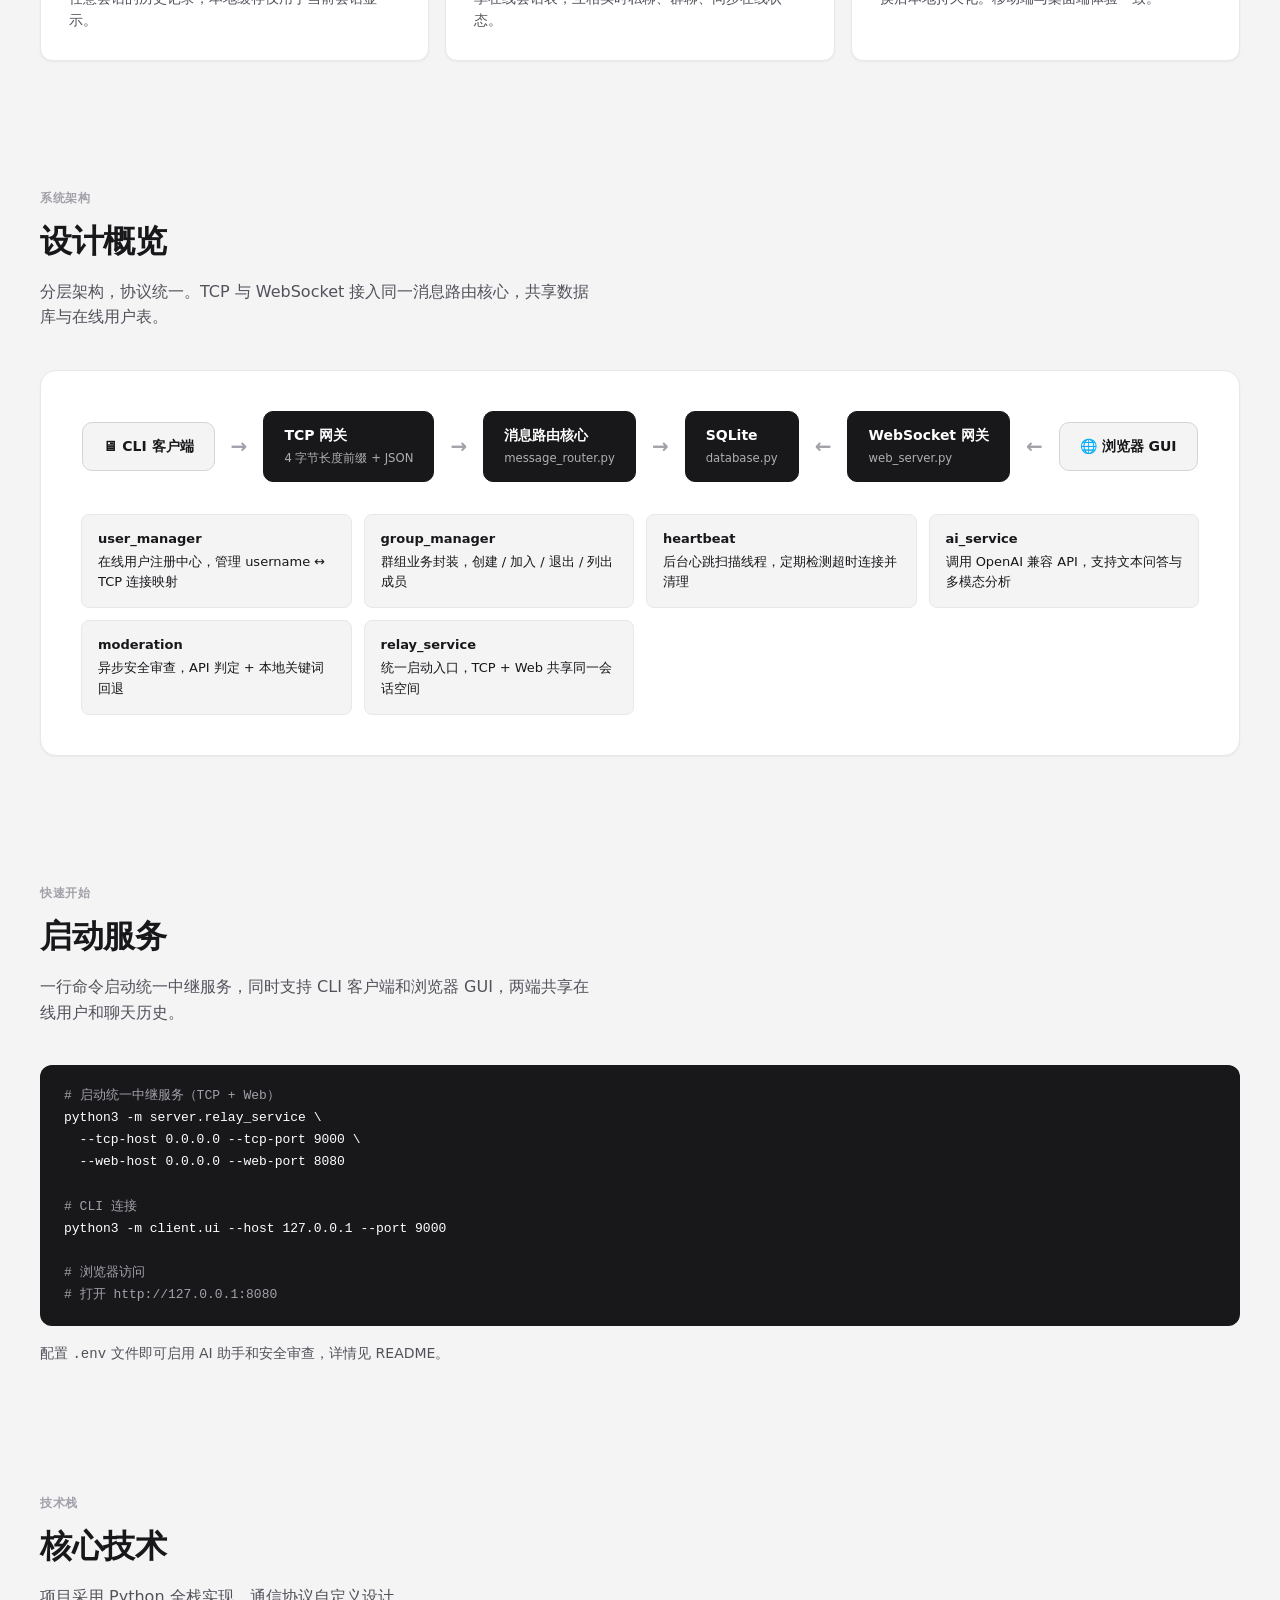
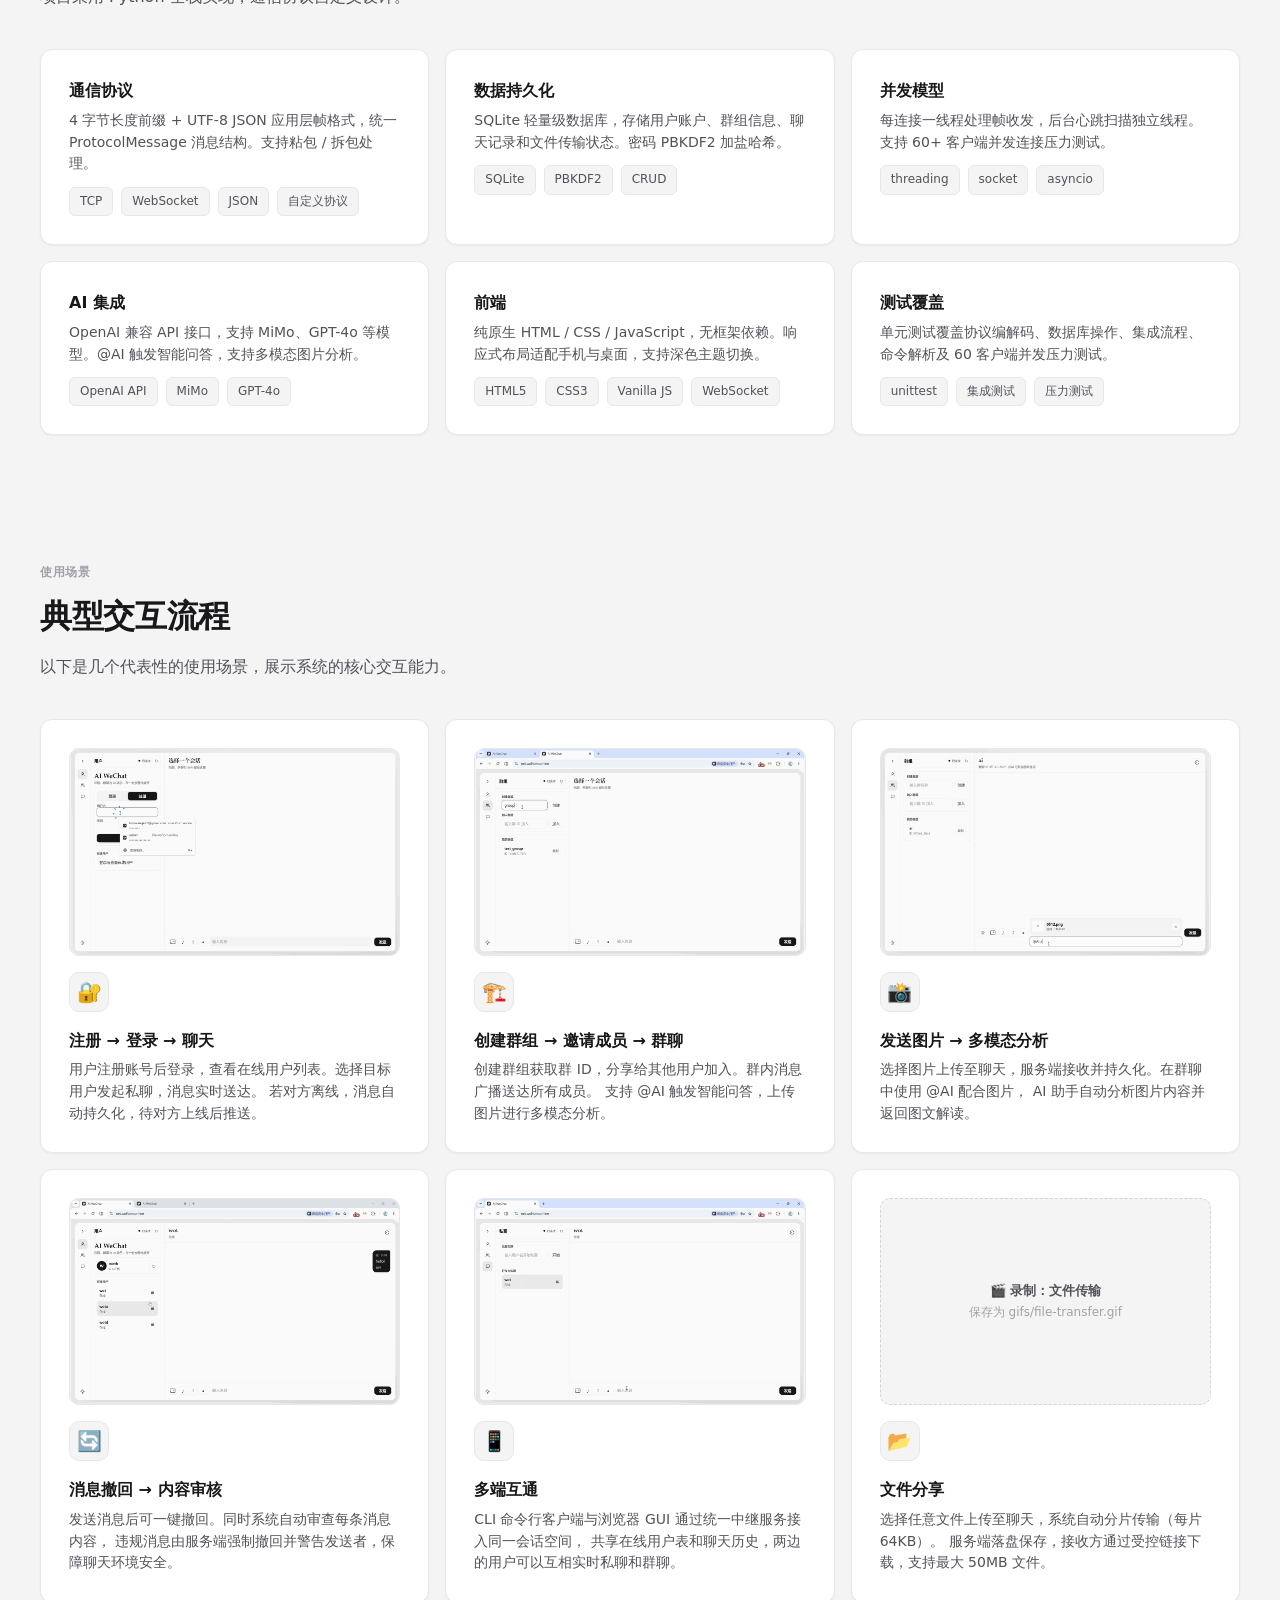
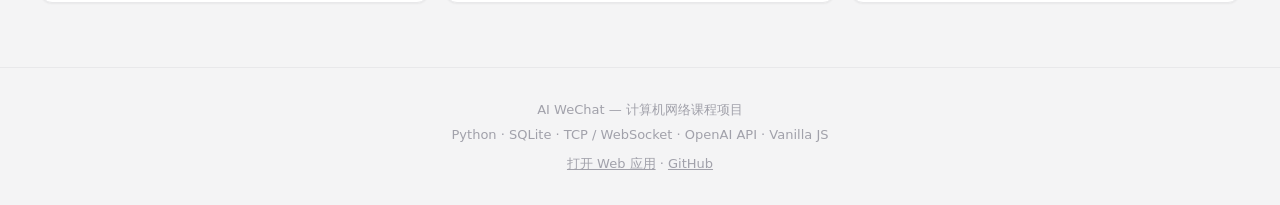
==== commit 99d1c6be: "update github link" ====
--- a/web/demo.html
+++ b/web/demo.html
@@ -276,7 +276,7 @@
     </p>
     <div class="hero-actions">
       <a class="hero-btn" href="https://net.woftom.online">打开 Web 应用</a>
-      <a class="hero-btn-outline" href="https://github.com/aiwechat/net-project" target="_blank" rel="noopener">
+      <a class="hero-btn-outline" href="https://github.com/aiwechat/ai-wechat" target="_blank" rel="noopener">
         GitHub 仓库
       </a>
     </div>
@@ -608,7 +608,7 @@
   </p>
   <p style="margin-top:8px;">
     <a href="https://net.woftom.online" style="color:inherit;">打开 Web 应用</a> ·
-    <a href="https://github.com/aiwechat/net-project" style="color:inherit;" target="_blank" rel="noopener">GitHub</a>
+    <a href="https://github.com/aiwechat/ai-wechat" style="color:inherit;" target="_blank" rel="noopener">GitHub</a>
   </p>
 </footer>
 
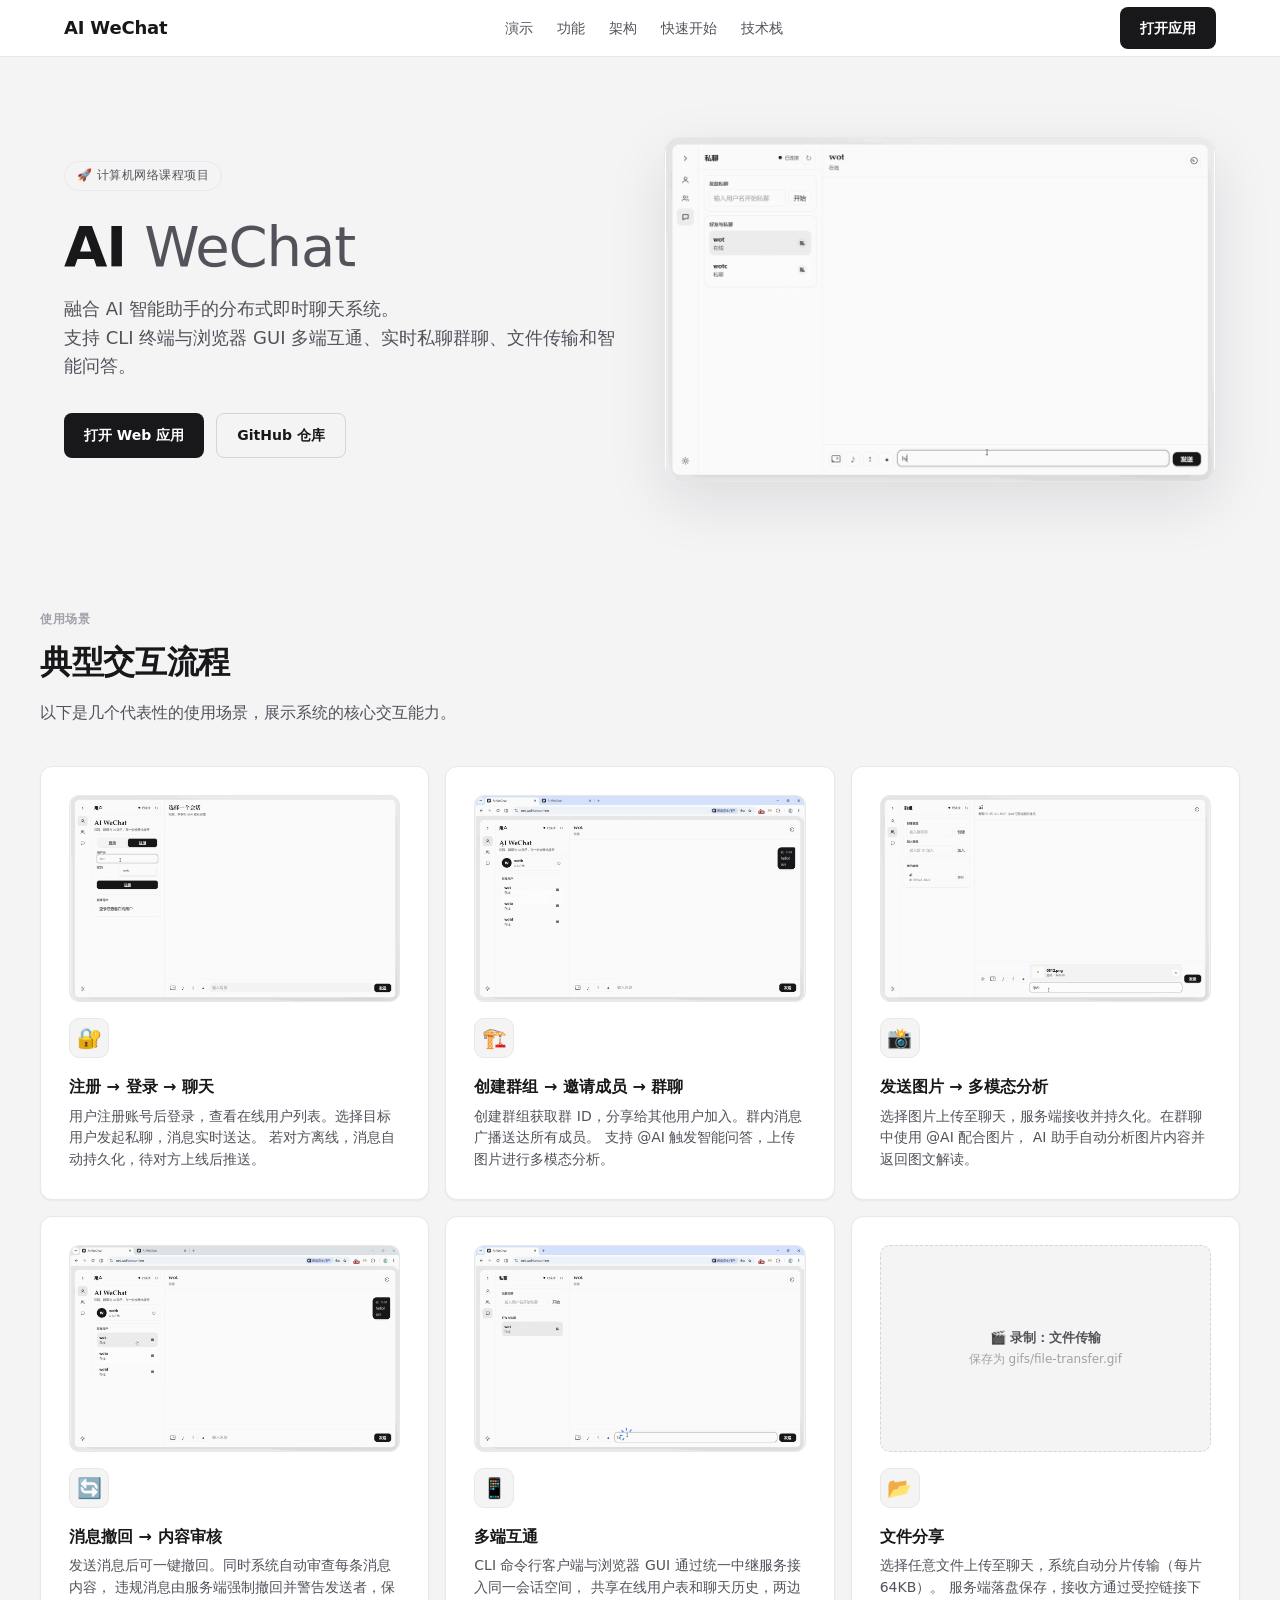
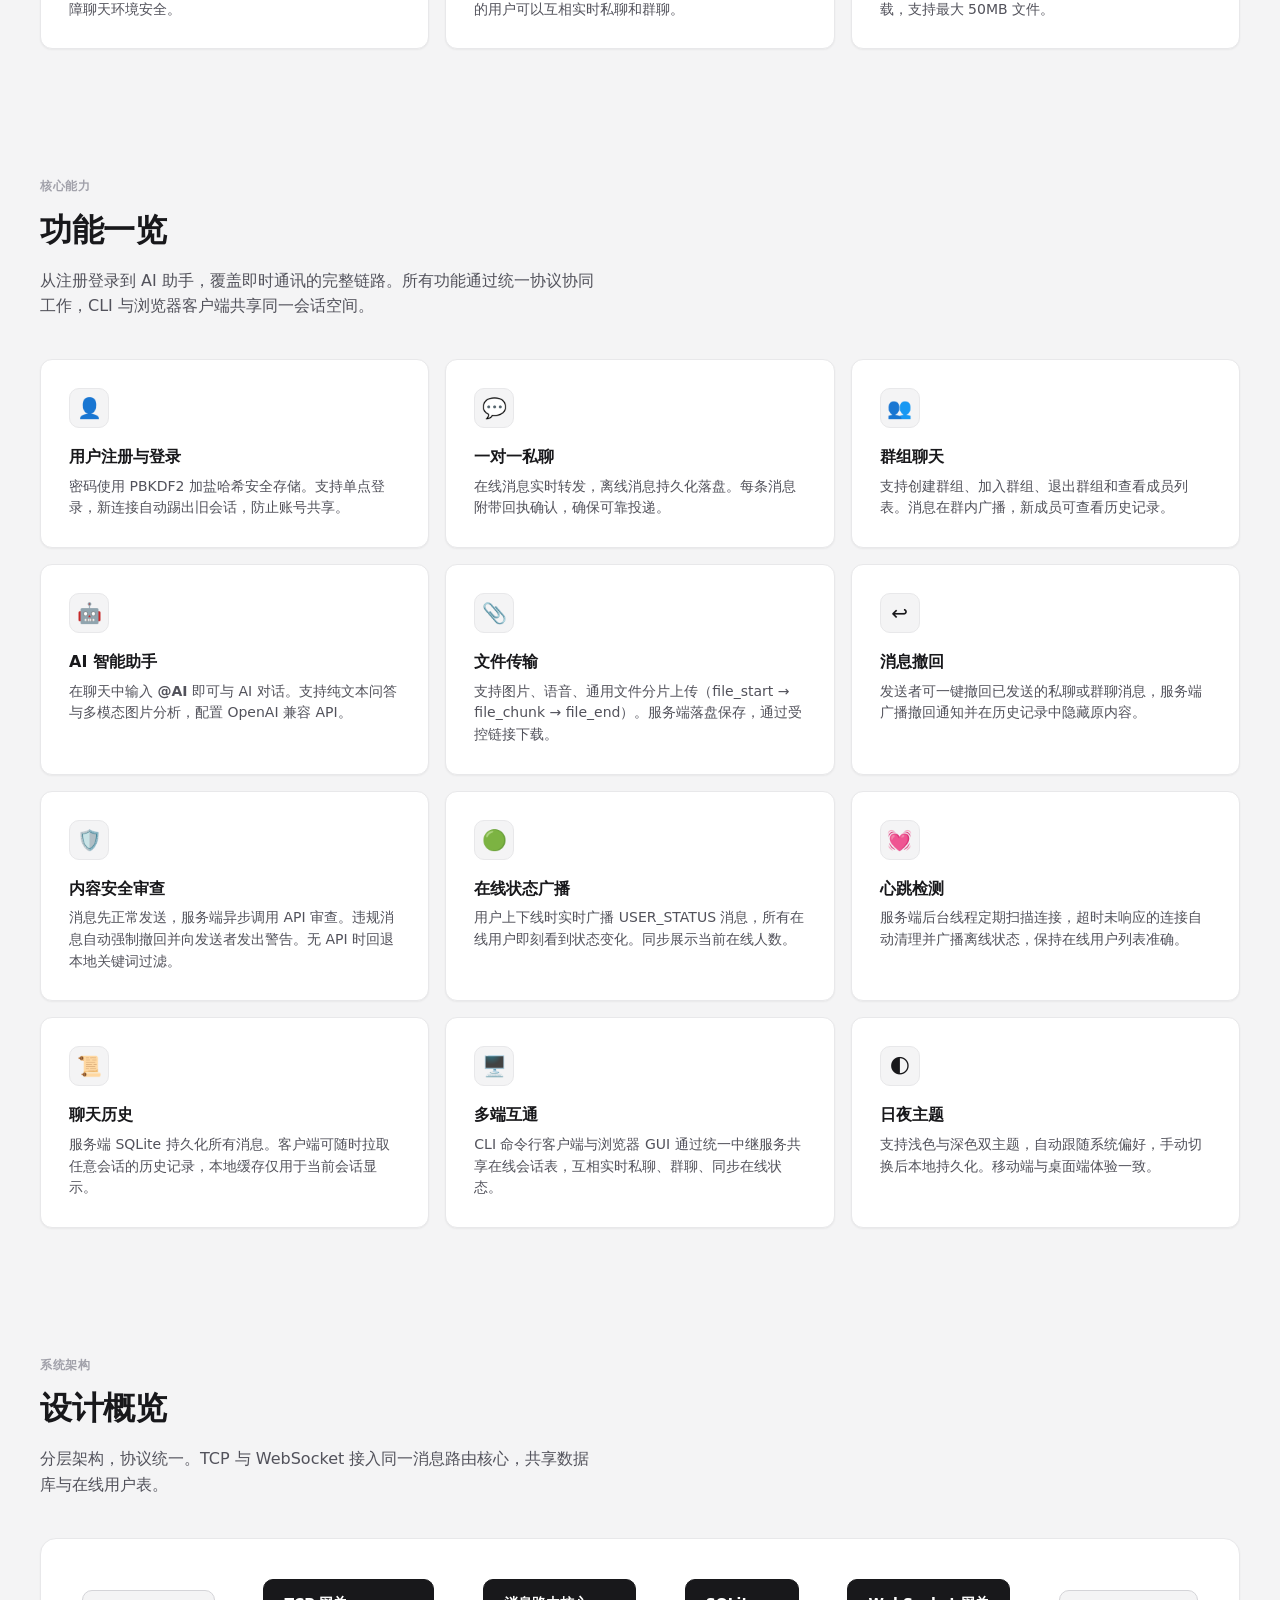
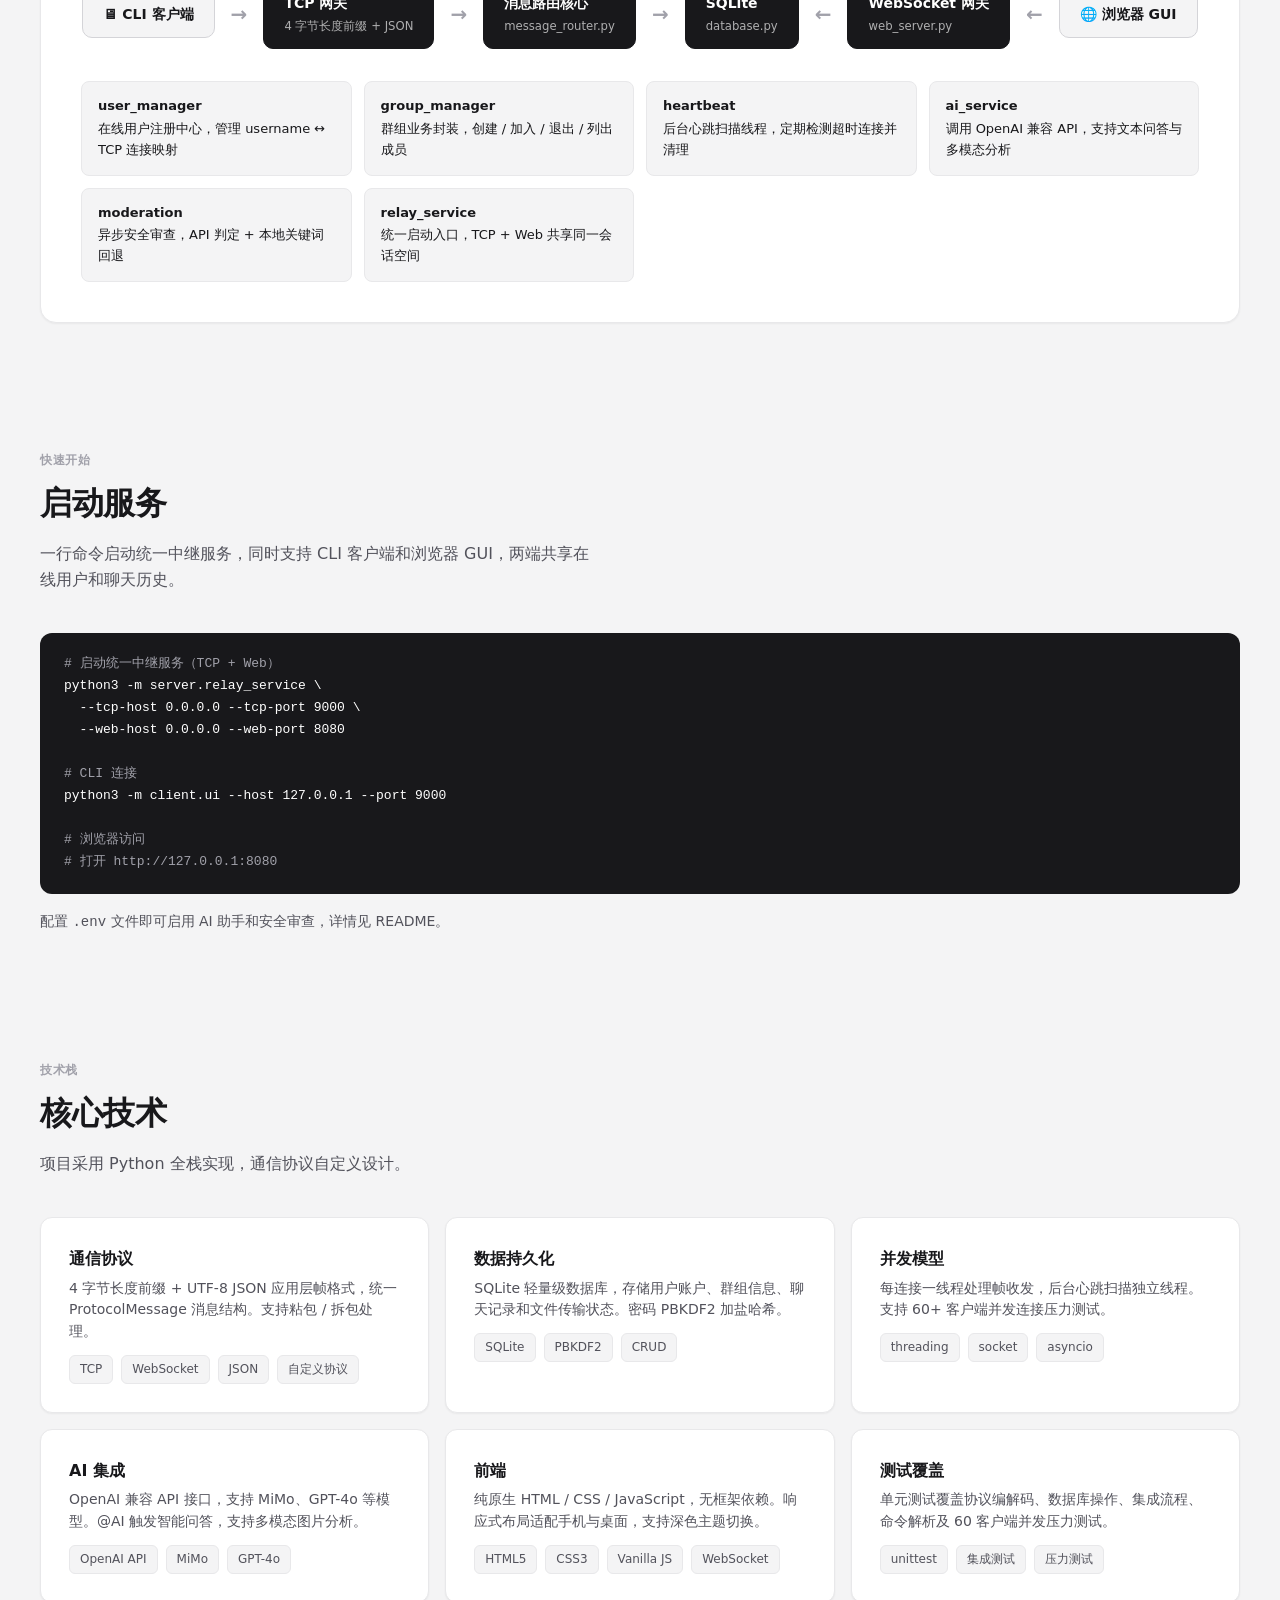
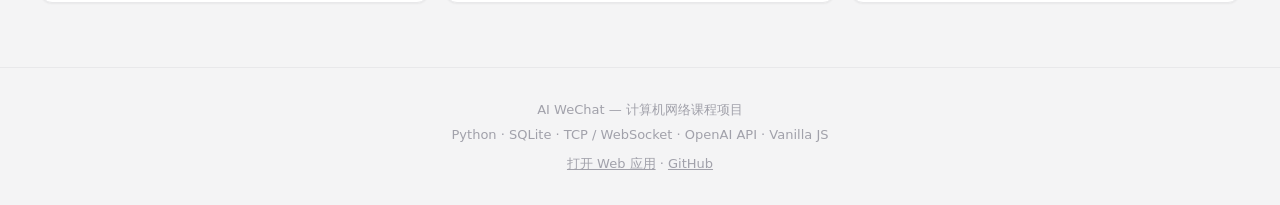
==== commit 19db6721: "modify demo structure" ====
--- a/web/demo.html
+++ b/web/demo.html
@@ -256,6 +256,7 @@
   <div class="nav-inner">
     <div class="nav-brand">AI WeChat</div>
     <ul class="nav-links">
+      <li><a href="#scenarios">演示</a></li>
       <li><a href="#features">功能</a></li>
       <li><a href="#architecture">架构</a></li>
       <li><a href="#quickstart">快速开始</a></li>
@@ -289,6 +290,102 @@
   </div>
 </header>
 
+<!-- ═══════════════ SCENARIOS ═══════════════ -->
+<section id="scenarios">
+  <div class="section-inner">
+    <div class="section-label">使用场景</div>
+    <h2 class="section-title">典型交互流程</h2>
+    <p class="section-desc">以下是几个代表性的使用场景，展示系统的核心交互能力。</p>
+
+    <div class="grid">
+      <div class="card">
+        <div class="gif-slot" id="gif-login">
+          <div class="gif-slot-label">
+            <strong>🎬 录制：注册登录与私聊</strong>
+            保存为 gifs/login-chat.gif
+          </div>
+        </div>
+        <div class="card-icon">🔐</div>
+        <h3>注册 → 登录 → 聊天</h3>
+        <p>
+          用户注册账号后登录，查看在线用户列表。选择目标用户发起私聊，消息实时送达。
+          若对方离线，消息自动持久化，待对方上线后推送。
+        </p>
+      </div>
+      <div class="card">
+        <div class="gif-slot" id="gif-group">
+          <div class="gif-slot-label">
+            <strong>🎬 录制：群组创建与群聊</strong>
+            保存为 gifs/group-chat.gif
+          </div>
+        </div>
+        <div class="card-icon">🏗️</div>
+        <h3>创建群组 → 邀请成员 → 群聊</h3>
+        <p>
+          创建群组获取群 ID，分享给其他用户加入。群内消息广播送达所有成员。
+          支持 @AI 触发智能问答，上传图片进行多模态分析。
+        </p>
+      </div>
+      <div class="card">
+        <div class="gif-slot" id="gif-vision">
+          <div class="gif-slot-label">
+            <strong>🎬 录制：图片上传与 AI 多模态</strong>
+            保存为 gifs/ai-vision.gif
+          </div>
+        </div>
+        <div class="card-icon">📸</div>
+        <h3>发送图片 → 多模态分析</h3>
+        <p>
+          选择图片上传至聊天，服务端接收并持久化。在群聊中使用 @AI 配合图片，
+          AI 助手自动分析图片内容并返回图文解读。
+        </p>
+      </div>
+      <div class="card">
+        <div class="gif-slot" id="gif-recall">
+          <div class="gif-slot-label">
+            <strong>🎬 录制：消息撤回与审核</strong>
+            保存为 gifs/recall-moderation.gif
+          </div>
+        </div>
+        <div class="card-icon">🔄</div>
+        <h3>消息撤回 → 内容审核</h3>
+        <p>
+          发送消息后可一键撤回。同时系统自动审查每条消息内容，
+          违规消息由服务端强制撤回并警告发送者，保障聊天环境安全。
+        </p>
+      </div>
+      <div class="card">
+        <div class="gif-slot" id="gif-multi">
+          <div class="gif-slot-label">
+            <strong>🎬 录制：多端互通</strong>
+            保存为 gifs/multi-device.gif
+          </div>
+        </div>
+        <div class="card-icon">📱</div>
+        <h3>多端互通</h3>
+        <p>
+          CLI 命令行客户端与浏览器 GUI 通过统一中继服务接入同一会话空间，
+          共享在线用户表和聊天历史，两边的用户可以互相实时私聊和群聊。
+        </p>
+      </div>
+      <div class="card">
+        <div class="gif-slot" id="gif-file">
+          <div class="gif-slot-label">
+            <strong>🎬 录制：文件传输</strong>
+            保存为 gifs/file-transfer.gif
+          </div>
+        </div>
+        <div class="card-icon">📂</div>
+        <h3>文件分享</h3>
+        <p>
+          选择任意文件上传至聊天，系统自动分片传输（每片 64KB）。
+          服务端落盘保存，接收方通过受控链接下载，支持最大 50MB 文件。
+        </p>
+      </div>
+    </div>
+  </div>
+</section>
+
 <!-- ═══════════════ FEATURES ═══════════════ -->
 <section id="features">
   <div class="section-inner">
@@ -499,102 +596,6 @@
         <div class="tags">
           <span class="tag">unittest</span><span class="tag">集成测试</span><span class="tag">压力测试</span>
         </div>
-      </div>
-    </div>
-  </div>
-</section>
-
-<!-- ═══════════════ SCENARIOS ═══════════════ -->
-<section id="scenarios">
-  <div class="section-inner">
-    <div class="section-label">使用场景</div>
-    <h2 class="section-title">典型交互流程</h2>
-    <p class="section-desc">以下是几个代表性的使用场景，展示系统的核心交互能力。</p>
-
-    <div class="grid">
-      <div class="card">
-        <div class="gif-slot" id="gif-login">
-          <div class="gif-slot-label">
-            <strong>🎬 录制：注册登录与私聊</strong>
-            保存为 gifs/login-chat.gif
-          </div>
-        </div>
-        <div class="card-icon">🔐</div>
-        <h3>注册 → 登录 → 聊天</h3>
-        <p>
-          用户注册账号后登录，查看在线用户列表。选择目标用户发起私聊，消息实时送达。
-          若对方离线，消息自动持久化，待对方上线后推送。
-        </p>
-      </div>
-      <div class="card">
-        <div class="gif-slot" id="gif-group">
-          <div class="gif-slot-label">
-            <strong>🎬 录制：群组创建与群聊</strong>
-            保存为 gifs/group-chat.gif
-          </div>
-        </div>
-        <div class="card-icon">🏗️</div>
-        <h3>创建群组 → 邀请成员 → 群聊</h3>
-        <p>
-          创建群组获取群 ID，分享给其他用户加入。群内消息广播送达所有成员。
-          支持 @AI 触发智能问答，上传图片进行多模态分析。
-        </p>
-      </div>
-      <div class="card">
-        <div class="gif-slot" id="gif-vision">
-          <div class="gif-slot-label">
-            <strong>🎬 录制：图片上传与 AI 多模态</strong>
-            保存为 gifs/ai-vision.gif
-          </div>
-        </div>
-        <div class="card-icon">📸</div>
-        <h3>发送图片 → 多模态分析</h3>
-        <p>
-          选择图片上传至聊天，服务端接收并持久化。在群聊中使用 @AI 配合图片，
-          AI 助手自动分析图片内容并返回图文解读。
-        </p>
-      </div>
-      <div class="card">
-        <div class="gif-slot" id="gif-recall">
-          <div class="gif-slot-label">
-            <strong>🎬 录制：消息撤回与审核</strong>
-            保存为 gifs/recall-moderation.gif
-          </div>
-        </div>
-        <div class="card-icon">🔄</div>
-        <h3>消息撤回 → 内容审核</h3>
-        <p>
-          发送消息后可一键撤回。同时系统自动审查每条消息内容，
-          违规消息由服务端强制撤回并警告发送者，保障聊天环境安全。
-        </p>
-      </div>
-      <div class="card">
-        <div class="gif-slot" id="gif-multi">
-          <div class="gif-slot-label">
-            <strong>🎬 录制：多端互通</strong>
-            保存为 gifs/multi-device.gif
-          </div>
-        </div>
-        <div class="card-icon">📱</div>
-        <h3>多端互通</h3>
-        <p>
-          CLI 命令行客户端与浏览器 GUI 通过统一中继服务接入同一会话空间，
-          共享在线用户表和聊天历史，两边的用户可以互相实时私聊和群聊。
-        </p>
-      </div>
-      <div class="card">
-        <div class="gif-slot" id="gif-file">
-          <div class="gif-slot-label">
-            <strong>🎬 录制：文件传输</strong>
-            保存为 gifs/file-transfer.gif
-          </div>
-        </div>
-        <div class="card-icon">📂</div>
-        <h3>文件分享</h3>
-        <p>
-          选择任意文件上传至聊天，系统自动分片传输（每片 64KB）。
-          服务端落盘保存，接收方通过受控链接下载，支持最大 50MB 文件。
-        </p>
       </div>
     </div>
   </div>
